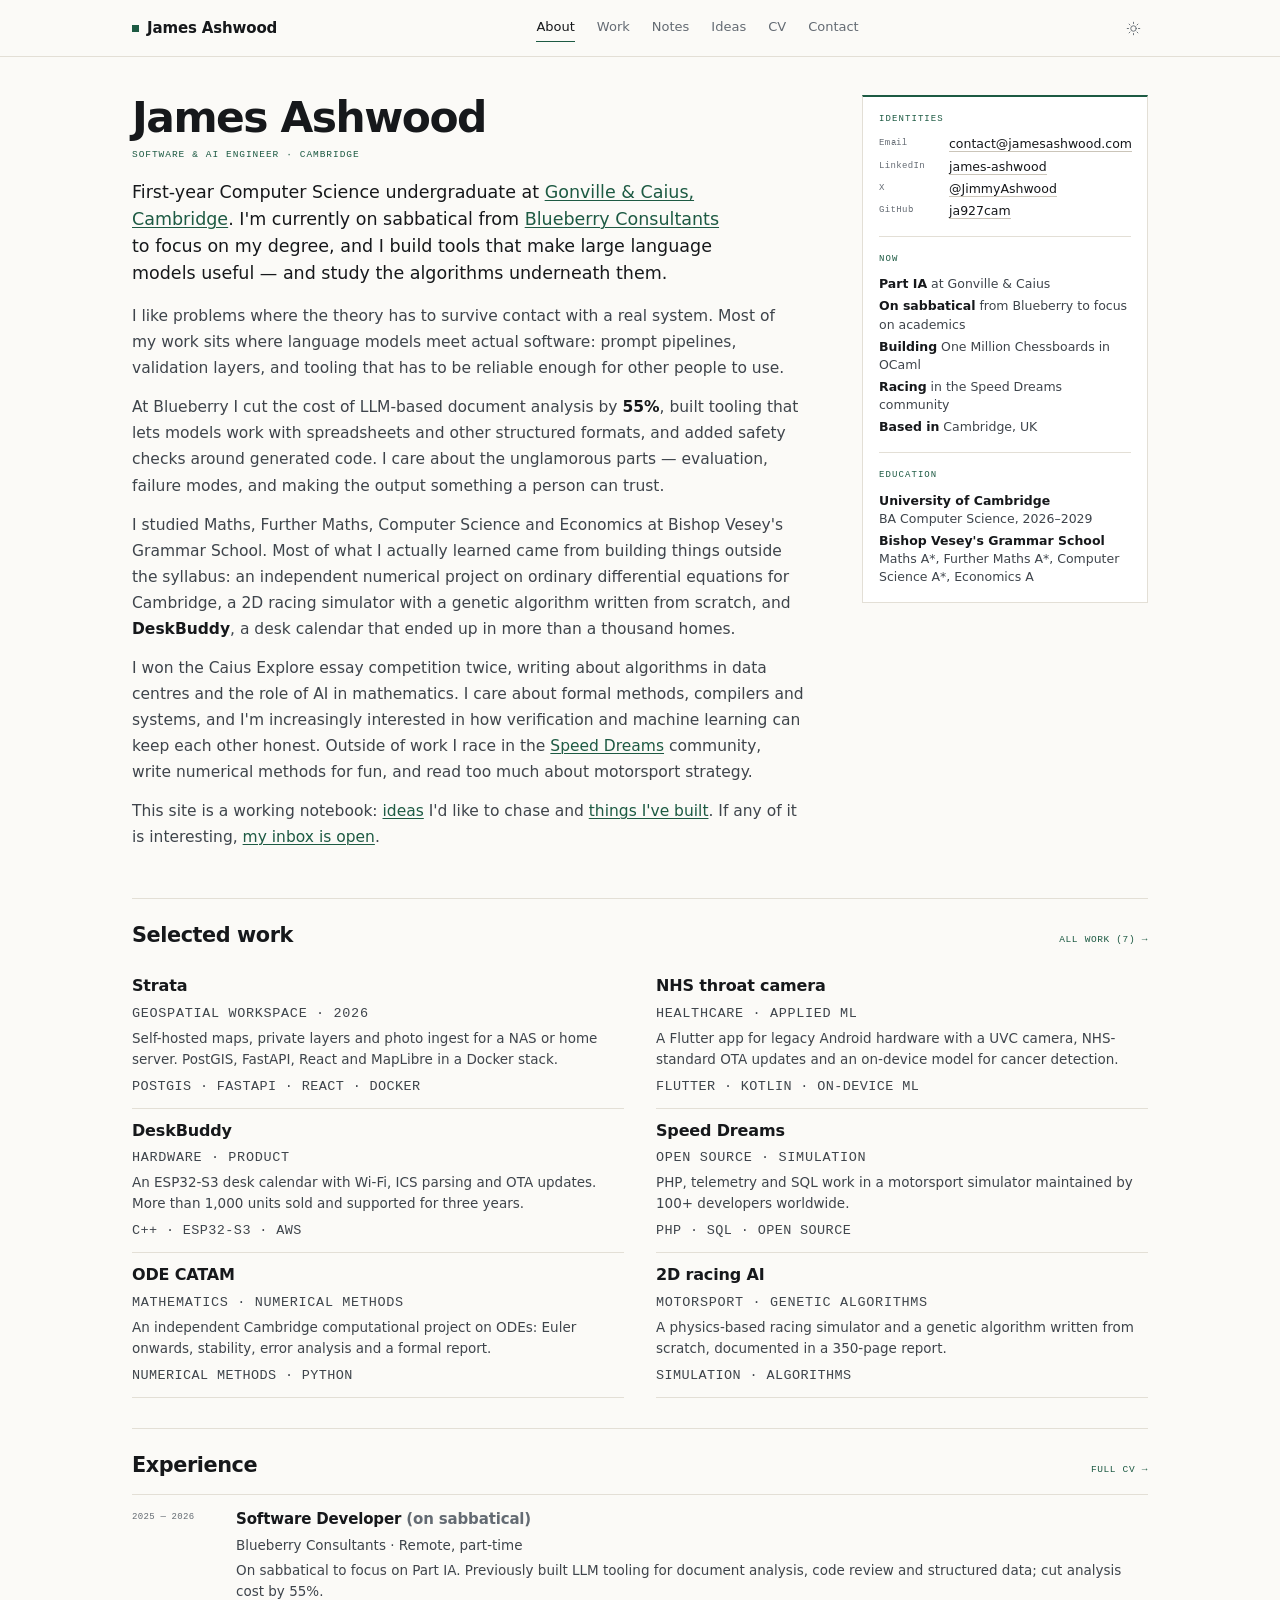
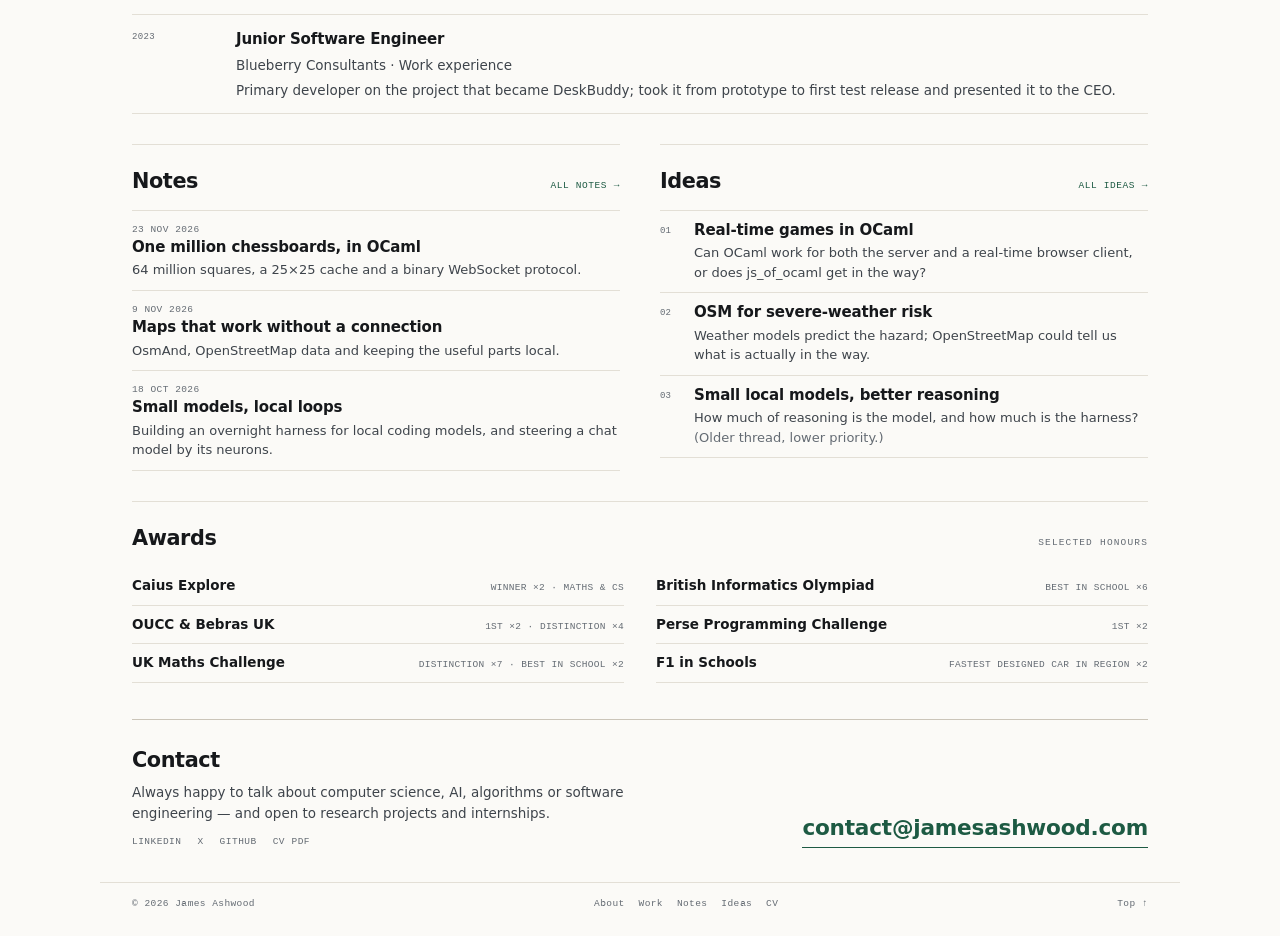
==== index.html @ 4dbbb345 "Replace generic ideas with current research questions" ====
<!doctype html>
<html lang="en-GB">
<head>
<meta charset="utf-8">
<meta name="viewport" content="width=device-width, initial-scale=1">
<title>James Ashwood — Software &amp; AI Engineer</title>
<meta name="description" content="James Ashwood is a software engineer and Computer Science undergraduate at Gonville &amp; Caius, Cambridge, building LLM-powered systems at Blueberry Consultants. Projects, ideas and a full CV.">
<link rel="canonical" href="https://www.jamesashwood.com/">
<meta name="author" content="James Ashwood">
<meta name="theme-color" content="#fbfaf7" media="(prefers-color-scheme: light)">
<meta name="theme-color" content="#101210" media="(prefers-color-scheme: dark)">

<meta property="og:type" content="website">
<meta property="og:url" content="https://www.jamesashwood.com/">
<meta property="og:title" content="James Ashwood — Software &amp; AI Engineer">
<meta property="og:description" content="Software engineer and Computer Science undergraduate at Gonville &amp; Caius, Cambridge. Projects, ideas and a full CV.">
<meta property="og:image" content="https://www.jamesashwood.com/assets/og.png">
<meta property="og:image:width" content="1200">
<meta property="og:image:height" content="630">
<meta property="og:site_name" content="James Ashwood">
<meta name="twitter:card" content="summary_large_image">
<meta name="twitter:title" content="James Ashwood — Software &amp; AI Engineer">
<meta name="twitter:description" content="Software engineer and Computer Science undergraduate at Gonville &amp; Caius, Cambridge.">
<meta name="twitter:image" content="https://www.jamesashwood.com/assets/og.png">

<link rel="icon" href="/assets/favicon.svg?v=7" type="image/svg+xml">
<link rel="apple-touch-icon" href="/assets/favicon.svg?v=7">
<link rel="preload" href="/assets/fonts/newsreader-latin.woff2" as="font" type="font/woff2" crossorigin>
<link rel="stylesheet" href="/assets/styles.css?v=7">
<script>
  (function () {
    try {
      var saved = localStorage.getItem('theme');
      document.documentElement.dataset.theme = saved || (matchMedia('(prefers-color-scheme: dark)').matches ? 'dark' : 'light');
    } catch (e) {}
  })();
</script>

<script type="application/ld+json">
{
  "@context": "https://schema.org",
  "@type": "Person",
  "name": "James Ashwood",
  "url": "https://www.jamesashwood.com/",
  "email": "mailto:contact@jamesashwood.com",
  "jobTitle": "Software Developer",
  "description": "Software engineer and Computer Science undergraduate at Gonville & Caius, Cambridge.",
  "worksFor": { "@type": "Organization", "name": "Blueberry Consultants" },
  "alumniOf": [
    { "@type": "CollegeOrUniversity", "name": "University of Cambridge" },
    { "@type": "EducationalOrganization", "name": "Bishop Vesey's Grammar School" }
  ],
  "knowsAbout": ["Artificial Intelligence", "Large Language Models", "Algorithms", "Software Engineering", "Computational Modelling", "Geospatial systems"],
  "sameAs": [
    "https://www.linkedin.com/in/james-ashwood-80a840262/",
    "https://x.com/JimmyAshwood",
    "https://github.com/ja927cam"
  ]
}
</script>
</head>

<body>
<a class="skip-link" href="#main">Skip to content</a>

<header class="masthead" id="top">
  <div class="shell masthead-inner">
    <a class="wordmark" href="/" aria-label="James Ashwood, home">
      <span class="wordmark-mark" aria-hidden="true"></span>
      <span>James Ashwood</span>
    </a>
    <nav class="nav" id="nav" aria-label="Primary">
      <a class="active" href="/">About</a>
      <a href="/work/">Work</a>
      <a href="/notes/">Notes</a>
      <a href="/ideas/">Ideas</a>
      <a href="/cv/">CV</a>
      <a href="/#contact">Contact</a>
    </nav>
    <div class="masthead-tools">
      <button class="theme-toggle" id="theme-toggle" type="button" aria-label="Switch colour theme">
        <svg class="icon-sun" viewBox="0 0 24 24" aria-hidden="true"><circle cx="12" cy="12" r="4.4"/><path d="M12 2v2M12 20v2M4.93 4.93l1.41 1.41M17.66 17.66l1.41 1.41M2 12h2M20 12h2M4.93 19.07l1.41-1.41M17.66 6.34l1.41-1.41"/></svg>
        <svg class="icon-moon" viewBox="0 0 24 24" aria-hidden="true"><path d="M20 14.5A8.5 8.5 0 0 1 9.5 4a8.5 8.5 0 1 0 10.5 10.5Z"/></svg>
      </button>
      <button class="menu-toggle" id="menu-toggle" type="button" aria-label="Open menu" aria-expanded="false" aria-controls="nav">
        <span></span><span></span>
      </button>
    </div>
  </div>
</header>

<main id="main" class="shell">

  <section class="intro" id="about">
    <div class="intro-main">
      <h1>James Ashwood</h1>
      <p class="role">Software &amp; AI engineer · Cambridge</p>
      <p class="lede">
        First-year Computer Science undergraduate at <a class="inline" href="https://www.cai.cam.ac.uk" target="_blank" rel="noopener">Gonville &amp; Caius, Cambridge</a>.
        I'm currently on sabbatical from <a class="inline" href="https://www.blueberryconsultants.co.uk" target="_blank" rel="noopener">Blueberry Consultants</a>
        to focus on my degree, and I build tools that make large language models useful — and study the algorithms underneath them.
      </p>

      <div class="prose">
        <p>
          I like problems where the theory has to survive contact with a real system. Most of
          my work sits where language models meet actual software: prompt pipelines, validation
          layers, and tooling that has to be reliable enough for other people to use.
        </p>
        <p>
          At Blueberry I cut the cost of LLM-based document analysis by <strong>55%</strong>,
          built tooling that lets models work with spreadsheets and other structured formats,
          and added safety checks around generated code. I care about the unglamorous parts —
          evaluation, failure modes, and making the output something a person can trust.
        </p>
        <p>
          I studied Maths, Further Maths, Computer Science and Economics at Bishop Vesey's
          Grammar School. Most of what I actually learned came from building things outside the
          syllabus: an independent numerical project on ordinary differential equations for
          Cambridge, a 2D racing simulator with a genetic algorithm written from scratch, and
          <strong>DeskBuddy</strong>, a desk calendar that ended up in more than a thousand homes.
        </p>
        <p>
          I won the Caius Explore essay competition twice, writing about algorithms in data
          centres and the role of AI in mathematics. I care about formal methods, compilers and
          systems, and I'm increasingly interested in how verification and machine learning can
          keep each other honest. Outside of work I race in the
          <a class="inline" href="https://www.speed-dreams.net" target="_blank" rel="noopener">Speed Dreams</a>
          community, write numerical methods for fun, and read too much about motorsport strategy.
        </p>
        <p>
          This site is a working notebook: <a class="inline" href="/ideas/">ideas</a> I'd like
          to chase and <a class="inline" href="/work/">things I've built</a>. If any of it is
          interesting, <a class="inline" href="#contact">my inbox is open</a>.
        </p>
      </div>
    </div>

    <aside class="sidebar" aria-label="At a glance">
      <div class="side-block">
        <h2 class="side-head">Identities</h2>
        <dl class="side-list">
          <div><dt>Email</dt><dd><a href="mailto:contact@jamesashwood.com">contact@jamesashwood.com</a></dd></div>
          <div><dt>LinkedIn</dt><dd><a href="https://www.linkedin.com/in/james-ashwood-80a840262/" target="_blank" rel="noopener">james-ashwood</a></dd></div>
          <div><dt>X</dt><dd><a href="https://x.com/JimmyAshwood" target="_blank" rel="noopener">@JimmyAshwood</a></dd></div>
          <div><dt>GitHub</dt><dd><a href="https://github.com/ja927cam" target="_blank" rel="noopener">ja927cam</a></dd></div>
        </dl>
      </div>

      <div class="side-block">
        <h2 class="side-head">Now</h2>
        <ul class="side-now">
          <li><strong>Part IA</strong> at Gonville &amp; Caius</li>
          <li><strong>On sabbatical</strong> from Blueberry to focus on academics</li>
          <li><strong>Building</strong> One Million Chessboards in OCaml</li>
          <li><strong>Racing</strong> in the Speed Dreams community</li>
          <li><strong>Based in</strong> Cambridge, UK</li>
        </ul>
      </div>

      <div class="side-block">
        <h2 class="side-head">Education</h2>
        <ul class="side-now">
          <li><strong>University of Cambridge</strong><br>BA Computer Science, 2026–2029</li>
          <li><strong>Bishop Vesey's Grammar School</strong><br>Maths A*, Further Maths A*, Computer Science A*, Economics A</li>
        </ul>
      </div>

    </aside>
  </section>

  <!-- Work -->
  <section class="block" id="work">
    <div class="block-head">
      <h2>Selected work</h2>
      <a href="/work/">All work (7) →</a>
    </div>
    <div class="work-grid">
      <article class="work">
        <h3><a href="/work/#strata">Strata</a></h3>
        <p class="work-meta">Geospatial workspace · 2026</p>
        <p>Self-hosted maps, private layers and photo ingest for a NAS or home server. PostGIS, FastAPI, React and MapLibre in a Docker stack.</p>
        <p class="work-tags">PostGIS · FastAPI · React · Docker</p>
      </article>

      <article class="work">
        <h3><a href="/work/#nhs">NHS throat camera</a></h3>
        <p class="work-meta">Healthcare · Applied ML</p>
        <p>A Flutter app for legacy Android hardware with a UVC camera, NHS-standard OTA updates and an on-device model for cancer detection.</p>
        <p class="work-tags">Flutter · Kotlin · On-device ML</p>
      </article>

      <article class="work">
        <h3><a href="/work/#deskbuddy">DeskBuddy</a></h3>
        <p class="work-meta">Hardware · Product</p>
        <p>An ESP32-S3 desk calendar with Wi-Fi, ICS parsing and OTA updates. More than 1,000 units sold and supported for three years.</p>
        <p class="work-tags">C++ · ESP32-S3 · AWS</p>
      </article>

      <article class="work">
        <h3><a href="/work/#speed-dreams">Speed Dreams</a></h3>
        <p class="work-meta">Open source · Simulation</p>
        <p>PHP, telemetry and SQL work in a motorsport simulator maintained by 100+ developers worldwide.</p>
        <p class="work-tags">PHP · SQL · Open source</p>
      </article>

      <article class="work">
        <h3><a href="/work/#catam">ODE CATAM</a></h3>
        <p class="work-meta">Mathematics · Numerical methods</p>
        <p>An independent Cambridge computational project on ODEs: Euler onwards, stability, error analysis and a formal report.</p>
        <p class="work-tags">Numerical methods · Python</p>
      </article>

      <article class="work">
        <h3><a href="/work/#racing-ai">2D racing AI</a></h3>
        <p class="work-meta">Motorsport · Genetic algorithms</p>
        <p>A physics-based racing simulator and a genetic algorithm written from scratch, documented in a 350-page report.</p>
        <p class="work-tags">Simulation · Algorithms</p>
      </article>
    </div>
  </section>

  <!-- Experience -->
  <section class="block" id="experience">
    <div class="block-head">
      <h2>Experience</h2>
      <a href="/cv/">Full CV →</a>
    </div>
    <div class="exp-list">
      <article class="exp">
        <span class="exp-date">2025 — 2026</span>
        <div>
          <h3>Software Developer <span class="muted">(on sabbatical)</span></h3>
          <p class="exp-org">Blueberry Consultants · Remote, part-time</p>
          <p>On sabbatical to focus on Part IA. Previously built LLM tooling for document analysis, code review and structured data; cut analysis cost by 55%.</p>
        </div>
      </article>
      <article class="exp">
        <span class="exp-date">2023</span>
        <div>
          <h3>Junior Software Engineer</h3>
          <p class="exp-org">Blueberry Consultants · Work experience</p>
          <p>Primary developer on the project that became DeskBuddy; took it from prototype to first test release and presented it to the CEO.</p>
        </div>
      </article>
    </div>
  </section>

  <div class="split">
    <!-- Notes -->
    <section class="block" id="notes">
      <div class="block-head">
        <h2>Notes</h2>
        <a href="/notes/">All notes →</a>
      </div>
      <div class="note-list">
        <a class="note-item" href="/notes/one-million-chessboards.html">
          <time datetime="2026-11-23">23 Nov 2026</time>
          <h3>One million chessboards, in OCaml</h3>
          <p>64 million squares, a 25×25 cache and a binary WebSocket protocol.</p>
        </a>
        <a class="note-item" href="/notes/offline-maps.html">
          <time datetime="2026-11-09">9 Nov 2026</time>
          <h3>Maps that work without a connection</h3>
          <p>OsmAnd, OpenStreetMap data and keeping the useful parts local.</p>
        </a>
        <a class="note-item" href="/notes/small-models.html">
          <time datetime="2026-10-18">18 Oct 2026</time>
          <h3>Small models, local loops</h3>
          <p>Building an overnight harness for local coding models, and steering a chat model by its neurons.</p>
        </a>
      </div>
    </section>

    <!-- Ideas -->
    <section class="block" id="ideas">
      <div class="block-head">
        <h2>Ideas</h2>
        <a href="/ideas/">All ideas →</a>
      </div>
      <div class="idea-list">
        <article class="idea">
          <span class="idea-num">01</span>
          <div>
            <h3><a href="/ideas/#ocaml-games">Real-time games in OCaml</a></h3>
            <p>Can OCaml work for both the server and a real-time browser client, or does js_of_ocaml get in the way?</p>
          </div>
        </article>
        <article class="idea">
          <span class="idea-num">02</span>
          <div>
            <h3><a href="/ideas/#osm-forecasting">OSM for severe-weather risk</a></h3>
            <p>Weather models predict the hazard; OpenStreetMap could tell us what is actually in the way.</p>
          </div>
        </article>
        <article class="idea">
          <span class="idea-num">03</span>
          <div>
            <h3><a href="/ideas/#local-reasoning">Small local models, better reasoning</a></h3>
            <p>How much of reasoning is the model, and how much is the harness? <span class="muted">(Older thread, lower priority.)</span></p>
          </div>
        </article>
      </div>
  </section>
  </div>

  <!-- Awards -->
  <section class="block" id="awards">
    <div class="block-head">
      <h2>Awards</h2>
      <span class="mono-label">Selected honours</span>
    </div>
    <ul class="awards">
      <li><span class="award-name">Caius Explore</span><span class="award-detail">Winner ×2 · Maths &amp; CS</span></li>
      <li><span class="award-name">British Informatics Olympiad</span><span class="award-detail">Best in School ×6</span></li>
      <li><span class="award-name">OUCC &amp; Bebras UK</span><span class="award-detail">1st ×2 · Distinction ×4</span></li>
      <li><span class="award-name">Perse Programming Challenge</span><span class="award-detail">1st ×2</span></li>
      <li><span class="award-name">UK Maths Challenge</span><span class="award-detail">Distinction ×7 · Best in School ×2</span></li>
      <li><span class="award-name">F1 in Schools</span><span class="award-detail">Fastest Designed Car in Region ×2</span></li>
    </ul>
  </section>

  <!-- Contact -->
  <section class="contact" id="contact">
    <div>
      <h2>Contact</h2>
      <p>
        Always happy to talk about computer science, AI, algorithms or software engineering —
        and open to research projects and internships.
      </p>
      <div class="contact-links">
        <a href="https://www.linkedin.com/in/james-ashwood-80a840262/" target="_blank" rel="noopener">LinkedIn</a>
        <a href="https://x.com/JimmyAshwood" target="_blank" rel="noopener">X</a>
        <a href="https://github.com/ja927cam" target="_blank" rel="noopener">GitHub</a>
            <a href="/cv/james-ashwood-cv.pdf" target="_blank" rel="noopener">CV PDF</a>
      </div>
    </div>
    <div>
      <a class="contact-email" href="mailto:contact@jamesashwood.com">contact@jamesashwood.com</a>
    </div>
  </section>
</main>

<footer class="site-footer shell">
  <p>© <span id="year">2026</span> James Ashwood</p>
  <nav class="footer-links" aria-label="Footer">
    <a href="/">About</a>
    <a href="/work/">Work</a>
    <a href="/notes/">Notes</a>
    <a href="/ideas/">Ideas</a>
    <a href="/cv/">CV</a>
  </nav>
  <a href="#top" class="to-top">Top <span aria-hidden="true">↑</span></a>
</footer>

<script src="/assets/main.js?v=7" defer></script>
</body>
</html>
---- assets/styles.css ----
/* ==========================================================================
   jamesashwood.com — working site
   UI: system sans + IBM Plex Mono; essays: Newsreader
   ========================================================================== */

@font-face {
  font-family: "Newsreader";
  src: url("fonts/newsreader-latin.woff2") format("woff2");
  font-weight: 200 800;
  font-style: normal;
  font-display: swap;
}
@font-face {
  font-family: "Newsreader";
  src: url("fonts/newsreader-italic-latin.woff2") format("woff2");
  font-weight: 200 800;
  font-style: italic;
  font-display: swap;
}
@font-face {
  font-family: "IBM Plex Mono";
  src: url("fonts/plex-mono-400.woff2") format("woff2");
  font-weight: 400;
  font-style: normal;
  font-display: swap;
}
@font-face {
  font-family: "IBM Plex Mono";
  src: url("fonts/plex-mono-500.woff2") format("woff2");
  font-weight: 500;
  font-style: normal;
  font-display: swap;
}

:root {
  --bg: #fbfaf7;
  --surface: #ffffff;
  --surface-2: #f3f0e9;
  --ink: #16181b;
  --ink-soft: #3e444b;
  --muted: #646b73;
  --rule: #e3dfd6;
  --rule-strong: #cbc5b9;
  --accent: #1d5a43;
  --accent-hover: #143f2f;
  --accent-soft: #edf4ef;
  --on-accent: #ffffff;
  --sans: "Adwaita Sans", "Inter", system-ui, -apple-system, BlinkMacSystemFont, "Segoe UI", sans-serif;
  --serif: "Newsreader", "Iowan Old Style", "Palatino Linotype", Palatino, "Book Antiqua", Georgia, serif;
  --mono: "IBM Plex Mono", "SFMono-Regular", ui-monospace, "Cascadia Code", Menlo, Consolas, monospace;
  --shell: 1080px;
  --gutter: clamp(18px, 4vw, 32px);
}

html[data-theme="dark"] {
  --bg: #101210;
  --surface: #161915;
  --surface-2: #1c1f1a;
  --ink: #e9e6dd;
  --ink-soft: #c3c1b7;
  --muted: #999d92;
  --rule: #2a2e27;
  --rule-strong: #3e4339;
  --accent: #8fc3a4;
  --accent-hover: #b1d8bf;
  --accent-soft: #1a291f;
  --on-accent: #101210;
}

*, *::before, *::after { box-sizing: border-box; }

html {
  scroll-behavior: smooth;
  scroll-padding-top: 76px;
  -webkit-text-size-adjust: 100%;
}

body {
  margin: 0;
  background: var(--bg);
  color: var(--ink);
  font-family: var(--sans);
  font-size: 16px;
  line-height: 1.6;
  -webkit-font-smoothing: antialiased;
  text-rendering: optimizeLegibility;
}

::selection { background: var(--accent); color: var(--on-accent); }

h1, h2, h3, h4, p, ul, ol, dl, dd, blockquote, figure { margin: 0; }
ul, ol { padding: 0; list-style: none; }
a { color: inherit; }
img, svg { display: block; max-width: 100%; }
em { font-style: italic; }

:focus-visible {
  outline: 2px solid var(--accent);
  outline-offset: 3px;
  border-radius: 2px;
}

.shell {
  width: 100%;
  max-width: var(--shell);
  margin-inline: auto;
  padding-inline: var(--gutter);
}

.mono-label {
  display: block;
  font-family: var(--mono);
  font-size: 9.5px;
  font-weight: 500;
  letter-spacing: 0.12em;
  text-transform: uppercase;
  color: var(--muted);
}

.muted { color: var(--muted); }
.period { color: var(--accent); }

.skip-link {
  position: fixed;
  top: -80px;
  left: 16px;
  z-index: 300;
  padding: 8px 14px;
  background: var(--ink);
  color: var(--bg);
  border-radius: 3px;
  font-family: var(--mono);
  font-size: 11px;
  text-decoration: none;
  transition: top 0.2s ease;
}
.skip-link:focus { top: 10px; }

/* Links ----------------------------------------------------------------- */

.prose a,
a.inline {
  color: var(--accent);
  text-decoration: underline;
  text-decoration-thickness: 1px;
  text-underline-offset: 2px;
  transition: color 0.15s ease;
}
.prose a:hover,
a.inline:hover { color: var(--accent-hover); }

/* Masthead -------------------------------------------------------------- */

.masthead {
  position: sticky;
  top: 0;
  z-index: 100;
  background: color-mix(in srgb, var(--bg) 94%, transparent);
  -webkit-backdrop-filter: blur(10px);
  backdrop-filter: blur(10px);
  border-bottom: 1px solid var(--rule);
}

.masthead-inner {
  display: flex;
  align-items: center;
  justify-content: space-between;
  gap: 24px;
  height: 56px;
}

.wordmark {
  display: inline-flex;
  align-items: center;
  gap: 8px;
  font-size: 15px;
  font-weight: 650;
  letter-spacing: -0.01em;
  text-decoration: none;
  white-space: nowrap;
}

.wordmark-mark {
  width: 7px;
  height: 7px;
  background: var(--accent);
  flex: none;
}

.nav {
  display: flex;
  align-items: center;
  gap: 22px;
}

.nav a {
  padding: 3px 0;
  font-size: 13px;
  text-decoration: none;
  color: var(--muted);
  border-bottom: 1px solid transparent;
  transition: color 0.15s ease, border-color 0.15s ease;
}
.nav a:hover { color: var(--ink); }
.nav a.active {
  color: var(--ink);
  border-bottom-color: var(--accent);
}

.masthead-tools {
  display: flex;
  align-items: center;
  gap: 6px;
}

.theme-toggle,
.menu-toggle {
  display: grid;
  place-items: center;
  width: 30px;
  height: 30px;
  padding: 0;
  border: 1px solid transparent;
  border-radius: 3px;
  background: transparent;
  color: var(--muted);
  cursor: pointer;
  transition: color 0.15s ease, border-color 0.15s ease;
}
.theme-toggle:hover,
.menu-toggle:hover { color: var(--ink); border-color: var(--rule); }

.theme-toggle svg {
  width: 15px;
  height: 15px;
  fill: none;
  stroke: currentColor;
  stroke-width: 1.5;
  stroke-linecap: round;
  stroke-linejoin: round;
}

html[data-theme="dark"] .icon-sun,
html[data-theme="light"] .icon-moon { display: none; }

.menu-toggle { display: none; }
.menu-toggle span {
  width: 14px;
  height: 1px;
  background: currentColor;
  transition: transform 0.2s ease;
}
.menu-toggle span + span { margin-top: 4px; }
.menu-toggle[aria-expanded="true"] span:first-child { transform: translateY(2.5px) rotate(45deg); }
.menu-toggle[aria-expanded="true"] span:last-child { transform: translateY(-2.5px) rotate(-45deg); }

/* Intro ----------------------------------------------------------------- */

.intro {
  display: grid;
  grid-template-columns: minmax(0, 1fr) 286px;
  gap: clamp(32px, 5vw, 52px);
  padding-top: 38px;
  padding-bottom: 18px;
}

.intro-main h1 {
  font-size: clamp(2rem, 4vw, 2.65rem);
  font-weight: 650;
  line-height: 1.1;
  letter-spacing: -0.035em;
}

.role {
  margin-top: 4px;
  font-family: var(--mono);
  font-size: 9.5px;
  letter-spacing: 0.1em;
  text-transform: uppercase;
  color: var(--accent);
}

.lede {
  max-width: 38rem;
  margin-top: 18px;
  font-size: 17.5px;
  line-height: 1.55;
  color: var(--ink);
}

.prose { max-width: 42rem; margin-top: 16px; }

.prose p {
  margin-top: 13px;
  font-size: 15.5px;
  line-height: 1.68;
  color: var(--ink-soft);
}

.prose p:first-child { margin-top: 0; }
.prose strong { color: var(--ink); font-weight: 650; }

.intro-note {
  margin-top: 16px;
  padding-top: 12px;
  border-top: 1px solid var(--rule);
  font-family: var(--mono);
  font-size: 9.5px;
  letter-spacing: 0.04em;
  color: var(--muted);
}

/* Sidebar --------------------------------------------------------------- */

.sidebar {
  align-self: start;
  position: sticky;
  top: 72px;
  padding: 0 16px;
  border: 1px solid var(--rule);
  border-top: 2px solid var(--accent);
  background: var(--surface);
  font-size: 12.5px;
}

.side-block {
  padding: 14px 0;
  border-bottom: 1px solid var(--rule);
}
.side-block:last-child { border-bottom: 0; }

.side-head {
  margin-bottom: 8px;
  font-family: var(--mono);
  font-size: 9px;
  font-weight: 500;
  letter-spacing: 0.12em;
  text-transform: uppercase;
  color: var(--accent);
}

.side-list > div {
  display: grid;
  grid-template-columns: 62px minmax(0, 1fr);
  gap: 8px;
  padding: 2px 0;
}
.side-list dt {
  font-family: var(--mono);
  font-size: 9px;
  letter-spacing: 0.04em;
  color: var(--muted);
}
.side-list dd { line-height: 1.45; }
.side-list a,
.side-links a {
  color: var(--ink);
  text-decoration: none;
  border-bottom: 1px solid var(--rule-strong);
  transition: color 0.15s ease, border-color 0.15s ease;
}
.side-list a:hover,
.side-links a:hover { color: var(--accent); border-color: var(--accent); }

.side-now li {
  padding: 2px 0;
  line-height: 1.45;
  color: var(--ink-soft);
}
.side-now strong { color: var(--ink); font-weight: 600; }

.side-links li { padding: 2px 0; line-height: 1.45; }

.side-block p { line-height: 1.45; color: var(--ink-soft); }

/* Blocks ---------------------------------------------------------------- */

.block {
  margin-top: 30px;
  padding-top: 20px;
  border-top: 1px solid var(--rule);
}

.block-head {
  display: flex;
  align-items: baseline;
  justify-content: space-between;
  gap: 20px;
  margin-bottom: 12px;
}

.block-head h2 {
  font-size: 1.3rem;
  font-weight: 650;
  letter-spacing: -0.02em;
}

.block-head a {
  font-family: var(--mono);
  font-size: 9.5px;
  letter-spacing: 0.06em;
  text-transform: uppercase;
  text-decoration: none;
  color: var(--accent);
  white-space: nowrap;
  border-bottom: 1px solid transparent;
  transition: border-color 0.15s ease;
}
.block-head a:hover { border-color: var(--accent); }

/* Work ------------------------------------------------------------------ */

.work-grid {
  display: grid;
  grid-template-columns: 1fr 1fr;
  gap: 0 32px;
}

.work {
  padding: 12px 0;
  border-bottom: 1px solid var(--rule);
}

.work h3 {
  font-size: 16px;
  font-weight: 650;
  line-height: 1.3;
  letter-spacing: -0.01em;
}
.work h3 a {
  text-decoration: none;
  color: var(--ink);
  transition: color 0.15s ease;
}
.work h3 a:hover { color: var(--accent); }

.work-meta {
  margin-top: 2px;
  font-family: var(--mono);
  font-size: 9.5px;
  letter-spacing: 0.05em;
  text-transform: uppercase;
  color: var(--muted);
}

.work p {
  margin-top: 5px;
  font-size: 13.5px;
  line-height: 1.55;
  color: var(--ink-soft);
}

.work-tags {
  margin-top: 6px;
  font-family: var(--mono);
  font-size: 9.5px;
  letter-spacing: 0.03em;
  text-transform: uppercase;
  color: var(--muted);
}

/* Experience ------------------------------------------------------------ */

.exp-list { border-top: 1px solid var(--rule); }

.exp {
  display: grid;
  grid-template-columns: 86px minmax(0, 1fr);
  gap: 18px;
  padding: 12px 0;
  border-bottom: 1px solid var(--rule);
}

.exp-date {
  padding-top: 2px;
  font-family: var(--mono);
  font-size: 9px;
  letter-spacing: 0.04em;
  color: var(--muted);
}

.exp h3 {
  font-size: 15px;
  font-weight: 650;
  letter-spacing: -0.01em;
}

.exp-org {
  margin-top: 1px;
  font-size: 12.5px;
  color: var(--accent);
}

.exp p {
  margin-top: 4px;
  font-size: 13.5px;
  line-height: 1.55;
  color: var(--ink-soft);
}

/* Split (notes + ideas) ------------------------------------------------- */

.split {
  display: grid;
  grid-template-columns: 1fr 1fr;
  gap: 40px;
}
.split .block { margin-top: 30px; }

.note-list { border-top: 1px solid var(--rule); }

.note-item {
  display: block;
  padding: 10px 0;
  border-bottom: 1px solid var(--rule);
  text-decoration: none;
}

.note-item time {
  display: block;
  font-family: var(--mono);
  font-size: 9.5px;
  letter-spacing: 0.04em;
  text-transform: uppercase;
  color: var(--muted);
}

.note-item h3 {
  margin-top: 2px;
  font-size: 15px;
  font-weight: 650;
  line-height: 1.3;
  letter-spacing: -0.01em;
  transition: color 0.15s ease;
}

.note-item p {
  max-width: 42rem;
  margin-top: 3px;
  font-size: 13px;
  line-height: 1.5;
  color: var(--ink-soft);
}

.note-item:hover h3 { color: var(--accent); }

.note-len {
  display: none;
}

/* Ideas ----------------------------------------------------------------- */

.idea-list { border-top: 1px solid var(--rule); }

.idea {
  display: grid;
  grid-template-columns: 24px minmax(0, 1fr) 92px;
  gap: 10px;
  padding: 10px 0;
  border-bottom: 1px solid var(--rule);
}

.idea-num {
  padding-top: 2px;
  font-family: var(--mono);
  font-size: 9px;
  color: var(--muted);
}

.idea h3 {
  font-size: 15px;
  font-weight: 650;
  line-height: 1.3;
  letter-spacing: -0.01em;
}

.idea h3 a {
  text-decoration: none;
  color: var(--ink);
  transition: color 0.15s ease;
}
.idea h3 a:hover { color: var(--accent); }

.idea p {
  max-width: 42rem;
  margin-top: 3px;
  font-size: 13px;
  line-height: 1.5;
  color: var(--ink-soft);
}

.idea-tags {
  display: flex;
  flex-wrap: wrap;
  margin-top: 5px;
  font-family: var(--mono);
  font-size: 9.5px;
  letter-spacing: 0.03em;
  text-transform: uppercase;
  color: var(--muted);
}
.idea-tags li + li::before {
  content: "·";
  margin: 0 6px;
  color: var(--rule-strong);
}

.idea-status {
  padding-top: 2px;
  font-family: var(--mono);
  font-size: 9px;
  letter-spacing: 0.05em;
  text-transform: uppercase;
  color: var(--muted);
  text-align: right;
}

.split .idea { grid-template-columns: 24px minmax(0, 1fr); }
.split .idea-status { display: none; }

/* Awards ---------------------------------------------------------------- */

.awards {
  display: grid;
  grid-template-columns: 1fr 1fr;
  gap: 0 32px;
}

.awards li {
  display: flex;
  align-items: baseline;
  justify-content: space-between;
  gap: 16px;
  padding: 8px 0;
  border-bottom: 1px solid var(--rule);
}

.award-name { font-size: 13.5px; font-weight: 550; }

.award-detail {
  font-family: var(--mono);
  font-size: 9.5px;
  letter-spacing: 0.03em;
  text-transform: uppercase;
  color: var(--muted);
  text-align: right;
}

/* Contact --------------------------------------------------------------- */

.contact {
  display: grid;
  grid-template-columns: minmax(0, 1fr) auto;
  align-items: end;
  gap: 24px;
  margin-top: 36px;
  padding: 24px 0 34px;
  border-top: 1px solid var(--rule-strong);
}

.contact h2 {
  font-size: 1.3rem;
  font-weight: 650;
  letter-spacing: -0.02em;
}

.contact p {
  max-width: 32rem;
  margin-top: 5px;
  font-size: 13.5px;
  line-height: 1.55;
  color: var(--ink-soft);
}

.contact-email {
  display: inline-block;
  font-size: clamp(1.05rem, 2vw, 1.35rem);
  font-weight: 600;
  letter-spacing: -0.01em;
  color: var(--accent);
  text-decoration: none;
  border-bottom: 1px solid var(--accent);
  padding-bottom: 2px;
}
.contact-email:hover { color: var(--accent-hover); }

.contact-links {
  display: flex;
  flex-wrap: wrap;
  gap: 6px 16px;
  margin-top: 9px;
  font-family: var(--mono);
  font-size: 9.5px;
  letter-spacing: 0.05em;
  text-transform: uppercase;
}

.contact-links a {
  color: var(--muted);
  text-decoration: none;
  transition: color 0.15s ease;
}
.contact-links a:hover { color: var(--accent); }

/* Footer ---------------------------------------------------------------- */

.site-footer {
  display: flex;
  flex-wrap: wrap;
  align-items: baseline;
  justify-content: space-between;
  gap: 6px 24px;
  padding-top: 12px;
  padding-bottom: 26px;
  border-top: 1px solid var(--rule);
  font-family: var(--mono);
  font-size: 9.5px;
  letter-spacing: 0.04em;
  color: var(--muted);
}

.footer-links { display: flex; flex-wrap: wrap; gap: 6px 14px; }
.footer-links a {
  color: var(--muted);
  text-decoration: none;
  transition: color 0.15s ease;
}
.footer-links a:hover { color: var(--accent); }

.to-top { text-decoration: none; color: var(--muted); }
.to-top:hover { color: var(--accent); }

/* Page heads (work, notes, ideas, CV) ----------------------------------- */

.page-head {
  padding-top: 38px;
  padding-bottom: 22px;
  border-bottom: 1px solid var(--rule-strong);
}

.page-head h1 {
  font-size: clamp(1.9rem, 4vw, 2.5rem);
  font-weight: 650;
  line-height: 1.1;
  letter-spacing: -0.035em;
}

.page-intro {
  max-width: 38rem;
  margin-top: 10px;
  font-size: 15px;
  line-height: 1.6;
  color: var(--ink-soft);
}

.page-meta {
  display: flex;
  flex-wrap: wrap;
  align-items: baseline;
  justify-content: space-between;
  gap: 8px 20px;
  margin-top: 14px;
  font-family: var(--mono);
  font-size: 9px;
  letter-spacing: 0.04em;
  text-transform: uppercase;
  color: var(--muted);
}

.page-meta a {
  color: var(--accent);
  text-decoration: none;
  border-bottom: 1px solid transparent;
}
.page-meta a:hover { border-color: var(--accent); }

.page-section { padding-bottom: 38px; }

.page-kicker {
  font-family: var(--mono);
  font-size: 9px;
  letter-spacing: 0.1em;
  text-transform: uppercase;
  color: var(--accent);
}

/* Work page ------------------------------------------------------------- */

.featured {
  margin-top: 22px;
  padding: 18px;
  border: 1px solid var(--rule);
  border-left: 2px solid var(--accent);
  background: var(--surface);
}

.featured h2 {
  font-size: 1.25rem;
  font-weight: 650;
  letter-spacing: -0.02em;
}

.featured-meta {
  margin-top: 3px;
  font-family: var(--mono);
  font-size: 9.5px;
  letter-spacing: 0.05em;
  text-transform: uppercase;
  color: var(--muted);
}

.featured p {
  max-width: 44rem;
  margin-top: 8px;
  font-size: 14px;
  line-height: 1.6;
  color: var(--ink-soft);
}

.featured-tags {
  display: flex;
  flex-wrap: wrap;
  gap: 4px 12px;
  margin-top: 10px;
  font-family: var(--mono);
  font-size: 9.5px;
  letter-spacing: 0.04em;
  text-transform: uppercase;
  color: var(--muted);
}
.featured-tags li::before { content: "· "; color: var(--rule-strong); }
.featured-tags li:first-child::before { content: ""; }

.featured-links {
  display: flex;
  gap: 16px;
  margin-top: 12px;
  font-family: var(--mono);
  font-size: 9px;
  letter-spacing: 0.05em;
  text-transform: uppercase;
}
.featured-links a {
  color: var(--accent);
  text-decoration: none;
  border-bottom: 1px solid transparent;
}
.featured-links a:hover { border-color: var(--accent); }

.work-detail {
  display: grid;
  grid-template-columns: 220px minmax(0, 1fr);
  gap: 24px;
  padding: 14px 0;
  border-bottom: 1px solid var(--rule);
}

.work-detail h3 {
  font-size: 15px;
  font-weight: 650;
  line-height: 1.3;
  letter-spacing: -0.01em;
}

.work-detail .work-meta { margin-top: 3px; }

.work-detail p {
  max-width: 44rem;
  margin-top: 0;
  font-size: 13.5px;
  line-height: 1.6;
  color: var(--ink-soft);
}

.work-detail .work-tags { margin-top: 6px; }

/* CV page --------------------------------------------------------------- */

.cv-page {
  width: min(100%, 820px);
  margin-inline: auto;
  padding: 36px var(--gutter) 48px;
}

.cv-page h1 {
  font-size: 2.1rem;
  font-weight: 650;
  letter-spacing: -0.035em;
}

.cv-top {
  display: flex;
  flex-wrap: wrap;
  align-items: baseline;
  justify-content: space-between;
  gap: 12px 24px;
  padding-bottom: 16px;
  border-bottom: 1px solid var(--rule-strong);
}

.cv-download {
  font-family: var(--mono);
  font-size: 9.5px;
  letter-spacing: 0.05em;
  text-transform: uppercase;
  text-decoration: none;
  color: var(--accent);
  border: 1px solid var(--rule-strong);
  padding: 6px 10px;
  transition: border-color 0.15s ease, background 0.15s ease;
}
.cv-download:hover { border-color: var(--accent); background: var(--accent-soft); }

.cv-section {
  margin-top: 22px;
  padding-top: 10px;
  border-top: 1px solid var(--rule);
}

.cv-section h2 {
  font-family: var(--mono);
  font-size: 9px;
  font-weight: 500;
  letter-spacing: 0.12em;
  text-transform: uppercase;
  color: var(--accent);
}

.cv-section > p,
.cv-section > .cv-note {
  margin-top: 7px;
  font-size: 13.5px;
  line-height: 1.65;
  color: var(--ink-soft);
}

.cv-role {
  display: grid;
  grid-template-columns: 130px minmax(0, 1fr);
  gap: 18px;
  padding: 9px 0;
  border-bottom: 1px solid var(--rule);
}
.cv-role:last-child { border-bottom: 0; }

.cv-when {
  padding-top: 1px;
  font-family: var(--mono);
  font-size: 9px;
  letter-spacing: 0.03em;
  color: var(--muted);
}

.cv-role h3 {
  font-size: 14.5px;
  font-weight: 650;
  letter-spacing: -0.01em;
}

.cv-org {
  margin-top: 1px;
  font-size: 12.5px;
  color: var(--accent);
}

.cv-role ul {
  margin-top: 5px;
  display: grid;
  gap: 3px;
}

.cv-role li {
  position: relative;
  padding-left: 12px;
  font-size: 13px;
  line-height: 1.5;
  color: var(--ink-soft);
}
.cv-role li::before {
  content: "–";
  position: absolute;
  left: 0;
  color: var(--rule-strong);
}

.cv-skills > div {
  display: grid;
  grid-template-columns: 130px minmax(0, 1fr);
  gap: 18px;
  padding: 5px 0;
  border-bottom: 1px solid var(--rule);
  font-size: 13px;
}
.cv-skills > div:last-child { border-bottom: 0; }
.cv-skills dt {
  font-family: var(--mono);
  font-size: 9px;
  letter-spacing: 0.03em;
  color: var(--muted);
  padding-top: 2px;
}
.cv-skills dd { color: var(--ink-soft); line-height: 1.55; }

/* Article --------------------------------------------------------------- */

.post {
  width: min(100%, 760px);
  margin-inline: auto;
  padding: 38px var(--gutter) 52px;
}

.back-link {
  display: inline-flex;
  align-items: baseline;
  gap: 6px;
  margin-bottom: 28px;
  font-family: var(--mono);
  font-size: 9px;
  letter-spacing: 0.05em;
  text-transform: uppercase;
  text-decoration: none;
  color: var(--muted);
  transition: color 0.15s ease;
}
.back-link:hover { color: var(--accent); }

.post-head {
  padding-bottom: 20px;
  margin-bottom: 24px;
  border-bottom: 1px solid var(--rule-strong);
}

.post-head h1 {
  margin-top: 10px;
  font-family: var(--serif);
  font-size: clamp(2rem, 4.6vw, 3.1rem);
  font-weight: 450;
  line-height: 1.06;
  letter-spacing: -0.035em;
}

.post-dek {
  max-width: 34rem;
  margin-top: 10px;
  font-family: var(--serif);
  font-size: 18px;
  font-style: italic;
  line-height: 1.45;
  color: var(--ink-soft);
}

.post-meta {
  display: flex;
  flex-wrap: wrap;
  gap: 6px 18px;
  margin-top: 14px;
  font-family: var(--mono);
  font-size: 9.5px;
  letter-spacing: 0.05em;
  text-transform: uppercase;
  color: var(--muted);
}

.post-body {
  font-family: var(--serif);
  font-size: 18px;
  line-height: 1.75;
  color: var(--ink-soft);
}

.post-body > p + p { margin-top: 18px; }
.post-body > p + h2 { margin-top: 32px; }
.post-body > p + h3 { margin-top: 26px; }

.post-body h2 {
  margin-bottom: 8px;
  font-family: var(--sans);
  font-size: 1.35rem;
  font-weight: 650;
  line-height: 1.25;
  letter-spacing: -0.02em;
  color: var(--ink);
}

.post-body h3 {
  margin-top: 22px;
  margin-bottom: 6px;
  font-family: var(--sans);
  font-size: 1.05rem;
  font-weight: 650;
  line-height: 1.3;
  color: var(--ink);
}

.post-body ul,
.post-body ol {
  display: grid;
  gap: 7px;
  margin: 16px 0;
  padding-left: 1.2em;
}
.post-body ul { list-style: disc; }
.post-body ol { list-style: decimal; }
.post-body li { padding-left: 2px; }
.post-body li::marker { color: var(--accent); }

.post-body a {
  color: var(--accent);
  text-decoration: underline;
  text-decoration-thickness: 1px;
  text-underline-offset: 2px;
}
.post-body a:hover { color: var(--accent-hover); }

.post-body strong { color: var(--ink); font-weight: 600; }

.post-body blockquote {
  margin: 24px 0;
  padding-left: 18px;
  border-left: 2px solid var(--accent);
  font-size: 19px;
  font-style: italic;
  line-height: 1.5;
  color: var(--ink);
}

.post-body code {
  padding: 1px 4px;
  border: 1px solid var(--rule);
  background: var(--surface-2);
  font-family: var(--mono);
  font-size: 0.78em;
}

.post-body pre {
  margin: 20px 0;
  padding: 14px 16px;
  border: 1px solid var(--rule);
  background: var(--surface-2);
  overflow-x: auto;
  font-size: 12.5px;
  line-height: 1.55;
}
.post-body pre code { padding: 0; border: 0; background: none; }

.post-body hr { margin: 28px 0; border: 0; border-top: 1px solid var(--rule); }

.post-foot {
  display: flex;
  flex-wrap: wrap;
  align-items: baseline;
  justify-content: space-between;
  gap: 10px 20px;
  margin-top: 34px;
  padding-top: 14px;
  border-top: 1px solid var(--rule);
  font-family: var(--mono);
  font-size: 9.5px;
  letter-spacing: 0.04em;
  text-transform: uppercase;
  color: var(--muted);
}

.post-foot a {
  color: var(--accent);
  text-decoration: none;
  border-bottom: 1px solid transparent;
}
.post-foot a:hover { border-color: var(--accent); }

/* Responsive ------------------------------------------------------------ */

@media (max-width: 940px) {
  .intro { grid-template-columns: 1fr; }
  .sidebar {
    position: static;
    display: grid;
    grid-template-columns: 1fr 1fr;
    gap: 0 22px;
    padding: 0 16px;
  }
  .side-block { border-bottom: 1px solid var(--rule); }
  .side-block:nth-last-child(-n+2) { border-bottom: 0; }
}

@media (max-width: 820px) {
  .menu-toggle { display: grid; }

  .nav {
    position: absolute;
    top: 56px;
    left: var(--gutter);
    right: var(--gutter);
    display: none;
    flex-direction: column;
    align-items: stretch;
    gap: 0;
    padding: 4px 14px;
    background: var(--surface);
    border: 1px solid var(--rule);
    box-shadow: 0 12px 24px rgba(0, 0, 0, 0.08);
  }
  .nav[data-open="true"] { display: flex; }
  .nav a {
    padding: 10px 0;
    font-size: 13px;
    border-bottom: 1px solid var(--rule);
    border-left: 0;
  }
  .nav a:last-child { border-bottom: 1px solid var(--rule); }
  .nav a.active { border-bottom-color: var(--rule); color: var(--accent); }

  .work-grid { grid-template-columns: 1fr; }
  .split { grid-template-columns: 1fr; gap: 0; }
  .awards { grid-template-columns: 1fr; }
  .contact { grid-template-columns: 1fr; align-items: start; }
  .work-detail { grid-template-columns: 1fr; gap: 6px; }
}

@media (max-width: 600px) {
  body { font-size: 15.5px; }
  .idea { grid-template-columns: 24px minmax(0, 1fr); }
  .idea-status { grid-column: 2; padding-top: 0; text-align: left; }
  .intro { padding-top: 26px; }
  .lede { font-size: 16.5px; }
  .sidebar { grid-template-columns: 1fr; }
  .side-block:nth-last-child(-n+2) { border-bottom: 1px solid var(--rule); }
  .side-block:last-child { border-bottom: 0; }
  .exp { grid-template-columns: 1fr; gap: 4px; }
  .cv-role { grid-template-columns: 1fr; gap: 3px; }
  .cv-skills > div { grid-template-columns: 1fr; gap: 2px; }
  .cv-when { padding-top: 0; }
  .post-body { font-size: 17px; }
  .post-body h2 { font-size: 1.2rem; }
  .awards li { flex-direction: column; gap: 1px; }
  .award-detail { text-align: left; }
  .site-footer { flex-direction: column; align-items: flex-start; }
}

/* Motion ---------------------------------------------------------------- */

@media (prefers-reduced-motion: reduce) {
  html { scroll-behavior: auto; }
  *, *::before, *::after {
    animation-duration: 0.01ms !important;
    animation-iteration-count: 1 !important;
    transition-duration: 0.01ms !important;
  }
}

/* Print ----------------------------------------------------------------- */

@media print {
  .masthead, .sidebar, .contact-links, .site-footer, .to-top, .back-link { display: none; }
  body { background: #fff; color: #000; }
  .intro { grid-template-columns: 1fr; }
  .block { break-inside: avoid; }
}

/* Shared kicker + CV contact line */
.kicker {
  display: flex;
  align-items: center;
  gap: 7px;
  font-family: var(--mono);
  font-size: 9px;
  letter-spacing: 0.09em;
  text-transform: uppercase;
  color: var(--accent);
}
.kicker-dot {
  width: 5px;
  height: 5px;
  border-radius: 50%;
  background: var(--accent);
  flex: none;
}
.kicker-sep { color: var(--rule-strong); }

.cv-contact {
  display: flex;
  flex-wrap: wrap;
  gap: 5px 14px;
  margin-top: 10px;
  font-family: var(--mono);
  font-size: 9px;
  letter-spacing: 0.03em;
  color: var(--muted);
}
.cv-contact a {
  color: var(--accent);
  text-decoration: none;
  border-bottom: 1px solid transparent;
}
.cv-contact a:hover { border-color: var(--accent); }

.idea p.idea-priority {
  margin-top: 6px;
  font-family: var(--mono);
  font-size: 9px;
  letter-spacing: 0.03em;
  line-height: 1.6;
  color: var(--muted);
}
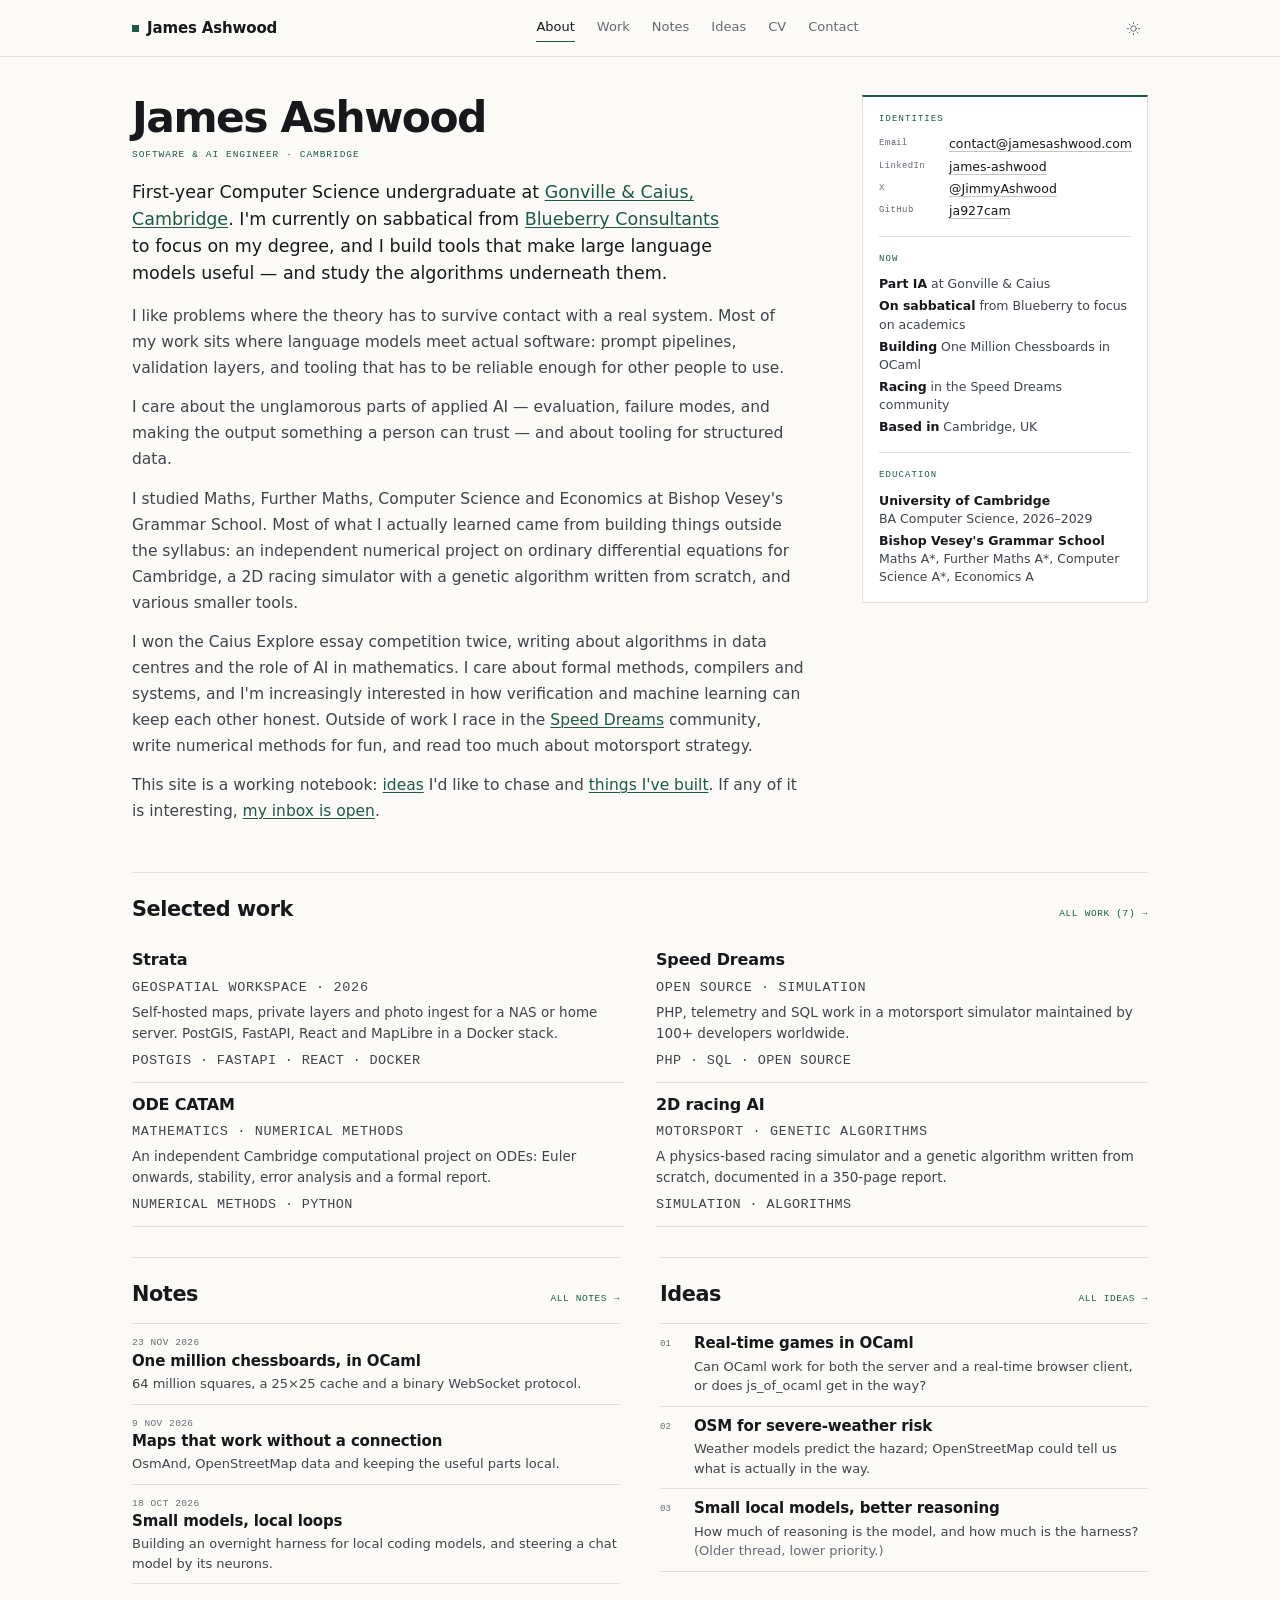
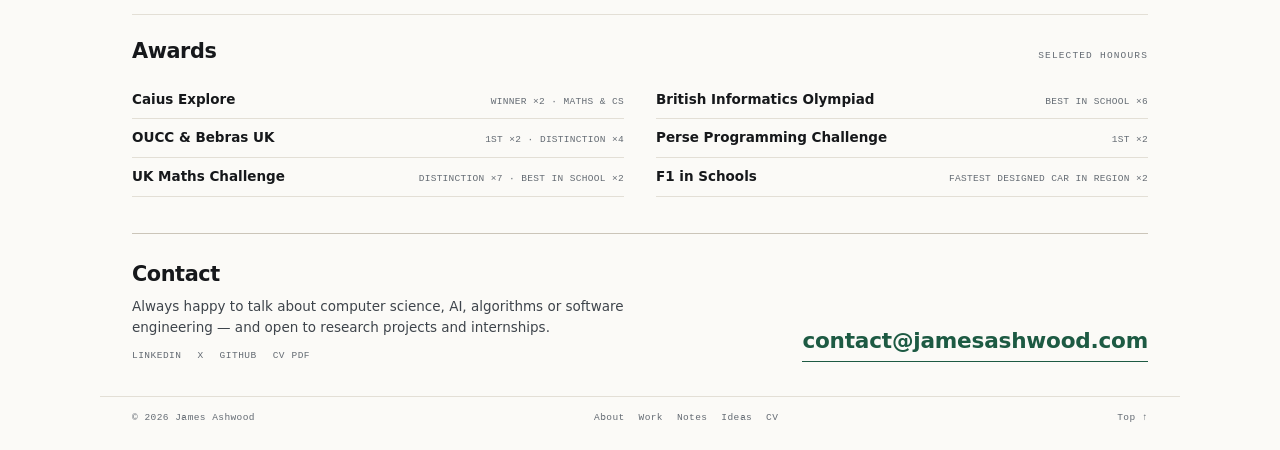
==== commit 844d6210: "Keep Blueberry achievements off the homepage" ====
--- a/index.html
+++ b/index.html
@@ -108,17 +108,16 @@
           layers, and tooling that has to be reliable enough for other people to use.
         </p>
         <p>
-          At Blueberry I cut the cost of LLM-based document analysis by <strong>55%</strong>,
-          built tooling that lets models work with spreadsheets and other structured formats,
-          and added safety checks around generated code. I care about the unglamorous parts —
-          evaluation, failure modes, and making the output something a person can trust.
+          I care about the unglamorous parts of applied AI — evaluation, failure modes, and
+          making the output something a person can trust — and about tooling for structured
+          data.
         </p>
         <p>
           I studied Maths, Further Maths, Computer Science and Economics at Bishop Vesey's
           Grammar School. Most of what I actually learned came from building things outside the
           syllabus: an independent numerical project on ordinary differential equations for
           Cambridge, a 2D racing simulator with a genetic algorithm written from scratch, and
-          <strong>DeskBuddy</strong>, a desk calendar that ended up in more than a thousand homes.
+          various smaller tools.
         </p>
         <p>
           I won the Caius Explore essay competition twice, writing about algorithms in data
@@ -184,20 +183,6 @@
       </article>
 
       <article class="work">
-        <h3><a href="/work/#nhs">NHS throat camera</a></h3>
-        <p class="work-meta">Healthcare · Applied ML</p>
-        <p>A Flutter app for legacy Android hardware with a UVC camera, NHS-standard OTA updates and an on-device model for cancer detection.</p>
-        <p class="work-tags">Flutter · Kotlin · On-device ML</p>
-      </article>
-
-      <article class="work">
-        <h3><a href="/work/#deskbuddy">DeskBuddy</a></h3>
-        <p class="work-meta">Hardware · Product</p>
-        <p>An ESP32-S3 desk calendar with Wi-Fi, ICS parsing and OTA updates. More than 1,000 units sold and supported for three years.</p>
-        <p class="work-tags">C++ · ESP32-S3 · AWS</p>
-      </article>
-
-      <article class="work">
         <h3><a href="/work/#speed-dreams">Speed Dreams</a></h3>
         <p class="work-meta">Open source · Simulation</p>
         <p>PHP, telemetry and SQL work in a motorsport simulator maintained by 100+ developers worldwide.</p>
@@ -216,32 +201,6 @@
         <p class="work-meta">Motorsport · Genetic algorithms</p>
         <p>A physics-based racing simulator and a genetic algorithm written from scratch, documented in a 350-page report.</p>
         <p class="work-tags">Simulation · Algorithms</p>
-      </article>
-    </div>
-  </section>
-
-  <!-- Experience -->
-  <section class="block" id="experience">
-    <div class="block-head">
-      <h2>Experience</h2>
-      <a href="/cv/">Full CV →</a>
-    </div>
-    <div class="exp-list">
-      <article class="exp">
-        <span class="exp-date">2025 — 2026</span>
-        <div>
-          <h3>Software Developer <span class="muted">(on sabbatical)</span></h3>
-          <p class="exp-org">Blueberry Consultants · Remote, part-time</p>
-          <p>On sabbatical to focus on Part IA. Previously built LLM tooling for document analysis, code review and structured data; cut analysis cost by 55%.</p>
-        </div>
-      </article>
-      <article class="exp">
-        <span class="exp-date">2023</span>
-        <div>
-          <h3>Junior Software Engineer</h3>
-          <p class="exp-org">Blueberry Consultants · Work experience</p>
-          <p>Primary developer on the project that became DeskBuddy; took it from prototype to first test release and presented it to the CEO.</p>
-        </div>
       </article>
     </div>
   </section>
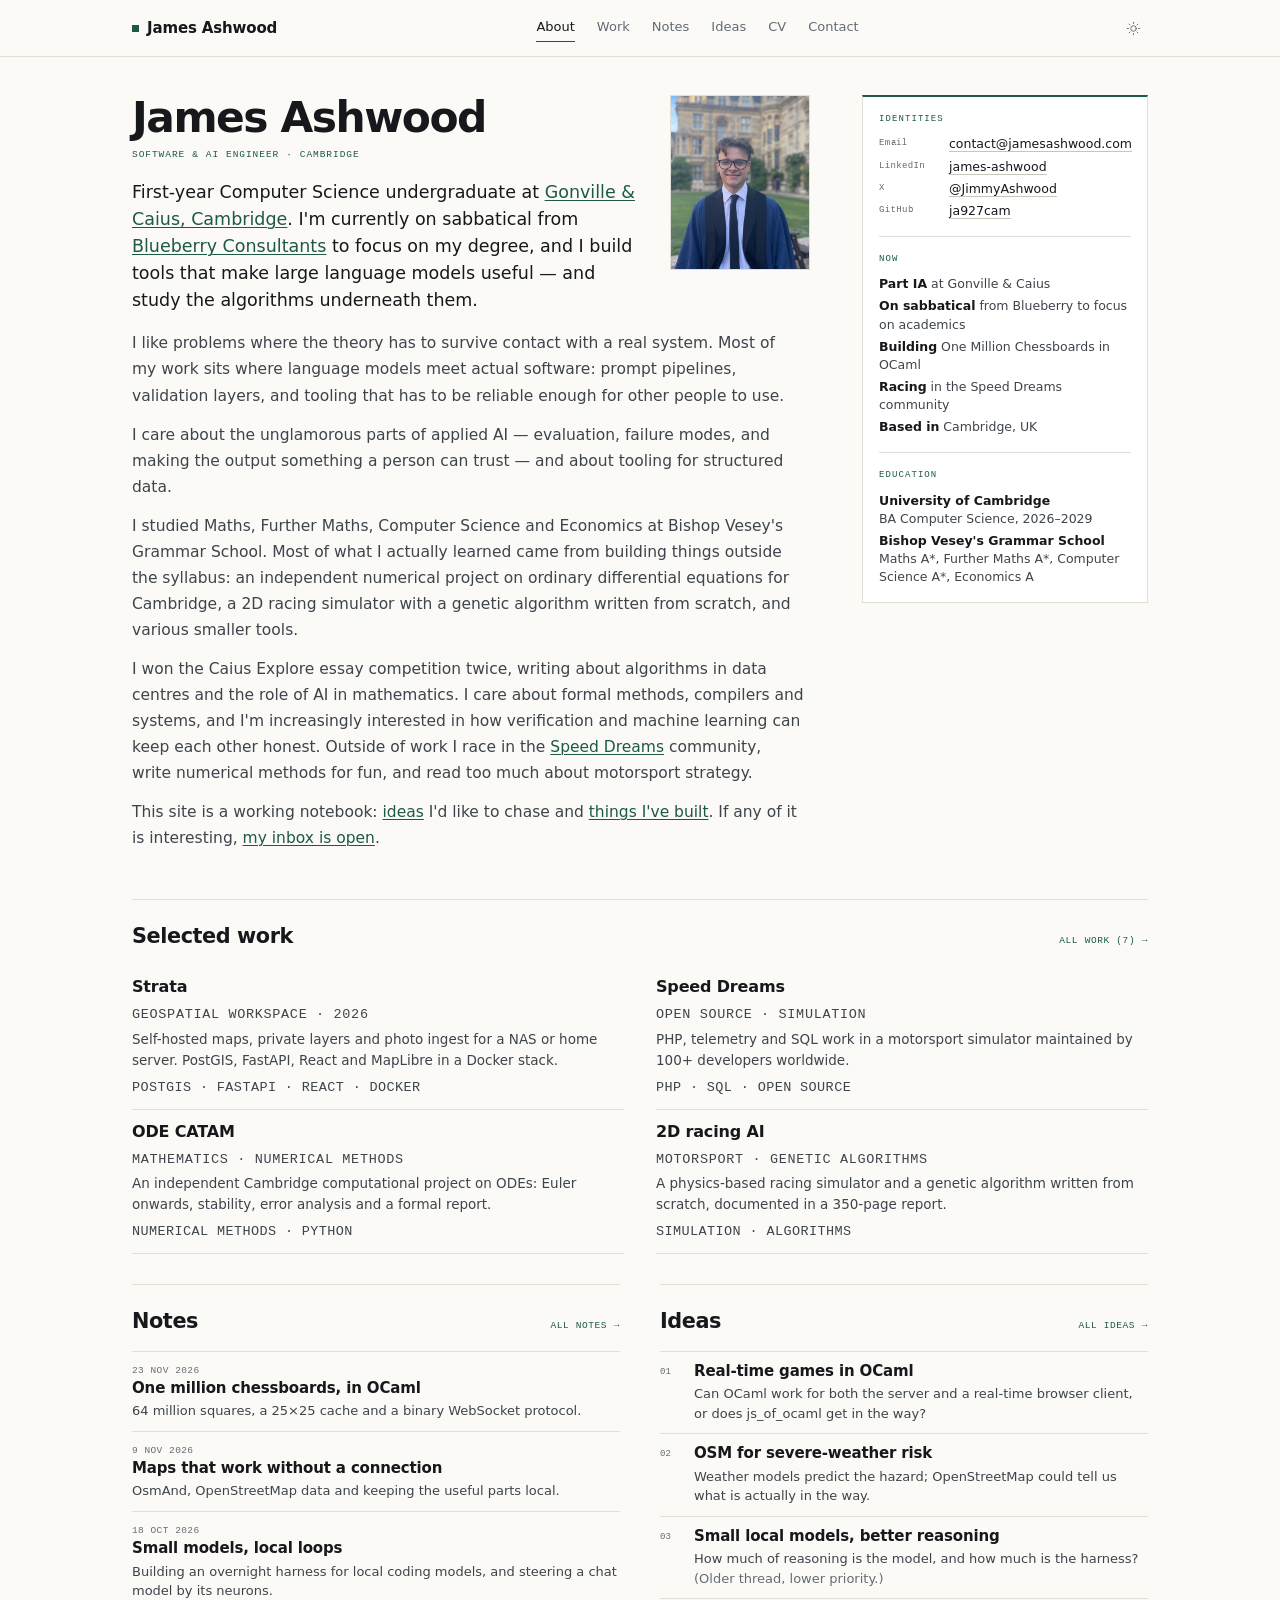
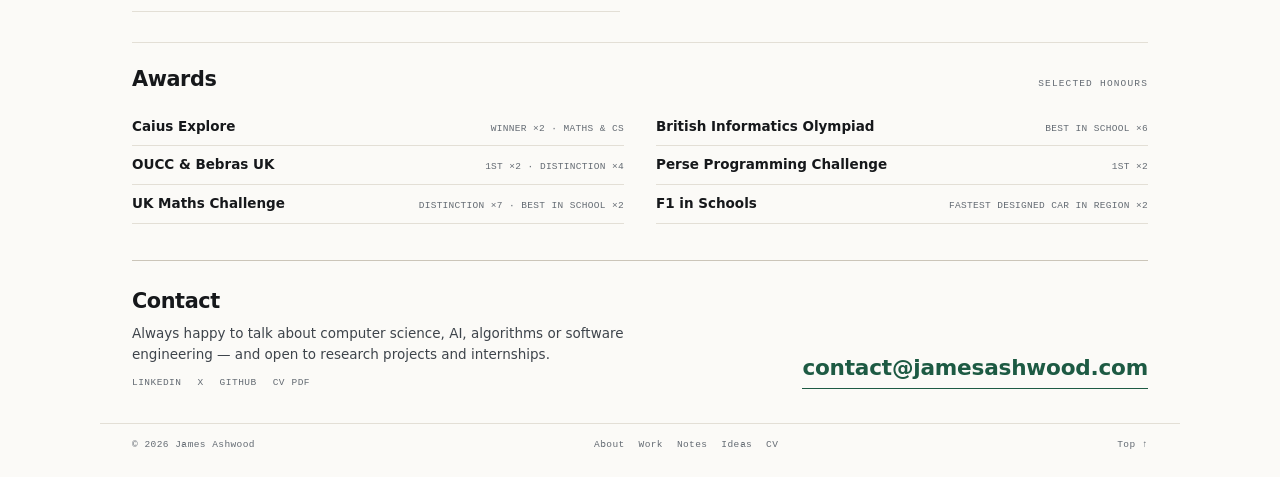
==== commit a9bf2539: "Add portrait to the homepage" ====
--- a/index.html
+++ b/index.html
@@ -23,10 +23,11 @@
 <meta name="twitter:description" content="Software engineer and Computer Science undergraduate at Gonville &amp; Caius, Cambridge.">
 <meta name="twitter:image" content="https://www.jamesashwood.com/assets/og.png">
 
-<link rel="icon" href="/assets/favicon.svg?v=7" type="image/svg+xml">
-<link rel="apple-touch-icon" href="/assets/favicon.svg?v=7">
+<link rel="icon" href="/assets/favicon.svg?v=8" type="image/svg+xml">
+<link rel="apple-touch-icon" href="/assets/favicon.svg?v=8">
 <link rel="preload" href="/assets/fonts/newsreader-latin.woff2" as="font" type="font/woff2" crossorigin>
-<link rel="stylesheet" href="/assets/styles.css?v=7">
+<link rel="preload" href="/assets/portrait.jpg?v=8" as="image" type="image/jpeg">
+<link rel="stylesheet" href="/assets/styles.css?v=8">
 <script>
   (function () {
     try {
@@ -93,13 +94,20 @@
 
   <section class="intro" id="about">
     <div class="intro-main">
-      <h1>James Ashwood</h1>
-      <p class="role">Software &amp; AI engineer · Cambridge</p>
-      <p class="lede">
-        First-year Computer Science undergraduate at <a class="inline" href="https://www.cai.cam.ac.uk" target="_blank" rel="noopener">Gonville &amp; Caius, Cambridge</a>.
-        I'm currently on sabbatical from <a class="inline" href="https://www.blueberryconsultants.co.uk" target="_blank" rel="noopener">Blueberry Consultants</a>
-        to focus on my degree, and I build tools that make large language models useful — and study the algorithms underneath them.
-      </p>
+      <div class="intro-head">
+        <div class="intro-title">
+          <h1>James Ashwood</h1>
+          <p class="role">Software &amp; AI engineer · Cambridge</p>
+          <p class="lede">
+            First-year Computer Science undergraduate at <a class="inline" href="https://www.cai.cam.ac.uk" target="_blank" rel="noopener">Gonville &amp; Caius, Cambridge</a>.
+            I'm currently on sabbatical from <a class="inline" href="https://www.blueberryconsultants.co.uk" target="_blank" rel="noopener">Blueberry Consultants</a>
+            to focus on my degree, and I build tools that make large language models useful — and study the algorithms underneath them.
+          </p>
+        </div>
+        <figure class="portrait">
+          <img src="/assets/portrait.jpg?v=8" alt="James Ashwood in the Gonville &amp; Caius courtyard" width="480" height="600">
+        </figure>
+      </div>
 
       <div class="prose">
         <p>
@@ -312,6 +320,6 @@
   <a href="#top" class="to-top">Top <span aria-hidden="true">↑</span></a>
 </footer>
 
-<script src="/assets/main.js?v=7" defer></script>
+<script src="/assets/main.js?v=8" defer></script>
 </body>
 </html>
--- a/assets/styles.css
+++ b/assets/styles.css
@@ -1302,3 +1302,37 @@
   line-height: 1.6;
   color: var(--muted);
 }
+
+/* Portrait -------------------------------------------------------------- */
+
+.intro-head {
+  display: flex;
+  align-items: flex-start;
+  justify-content: space-between;
+  gap: 24px;
+}
+
+.intro-title { min-width: 0; }
+
+.portrait {
+  flex: none;
+  width: 140px;
+  margin: 0;
+}
+
+.portrait img {
+  display: block;
+  width: 100%;
+  height: auto;
+  border: 1px solid var(--rule);
+  background: var(--surface-2);
+}
+
+@media (max-width: 600px) {
+  .intro-head {
+    flex-direction: column-reverse;
+    align-items: flex-start;
+    gap: 14px;
+  }
+  .portrait { width: 96px; }
+}
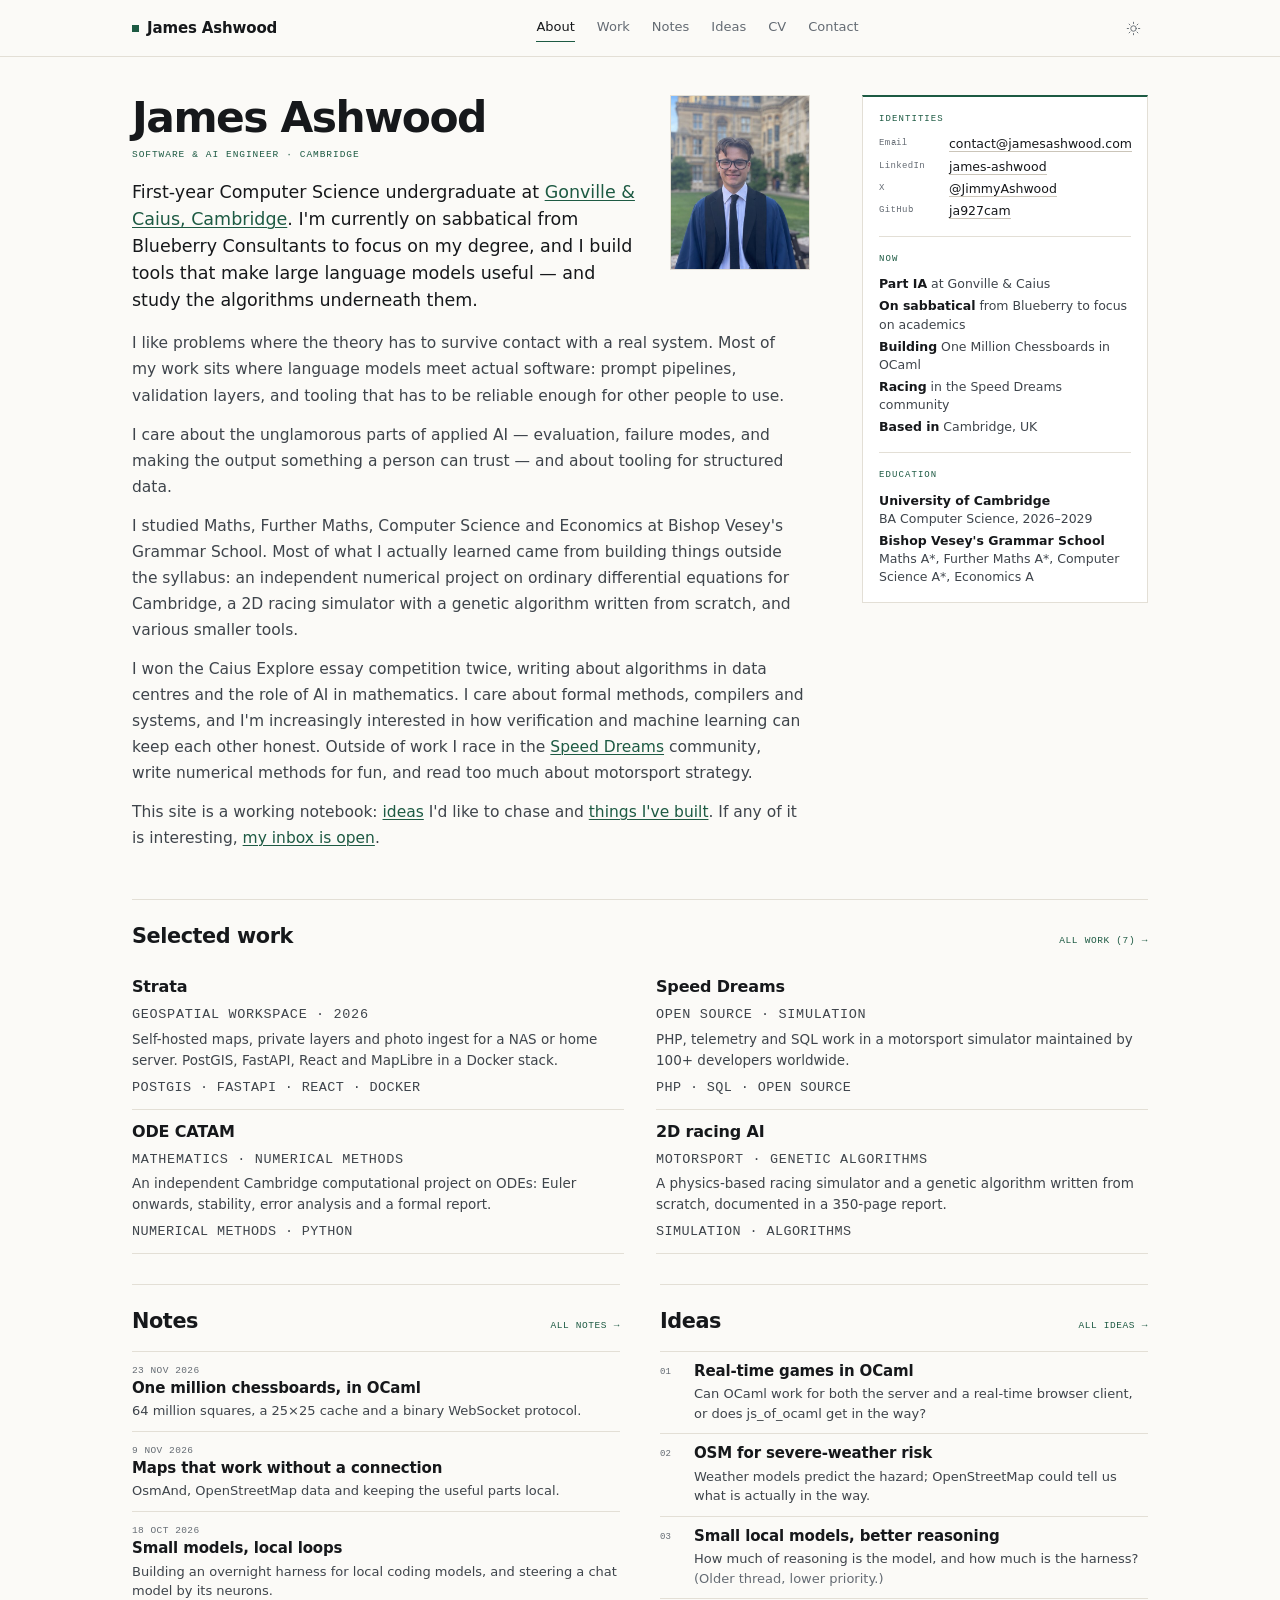
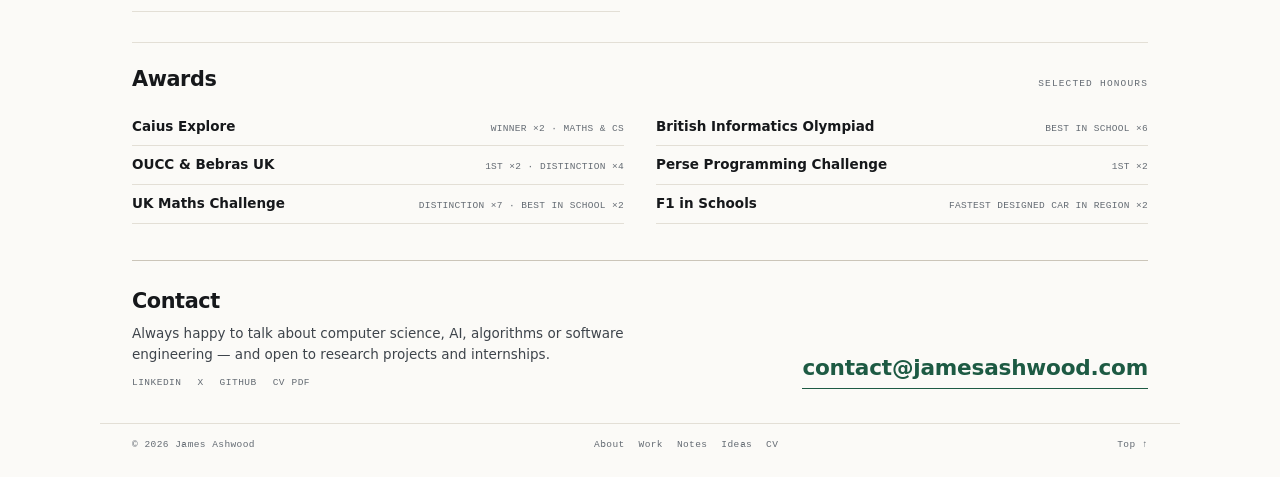
==== commit 2a3eb0f5: "Remove Blueberry Consultants link" ====
--- a/index.html
+++ b/index.html
@@ -100,7 +100,7 @@
           <p class="role">Software &amp; AI engineer · Cambridge</p>
           <p class="lede">
             First-year Computer Science undergraduate at <a class="inline" href="https://www.cai.cam.ac.uk" target="_blank" rel="noopener">Gonville &amp; Caius, Cambridge</a>.
-            I'm currently on sabbatical from <a class="inline" href="https://www.blueberryconsultants.co.uk" target="_blank" rel="noopener">Blueberry Consultants</a>
+            I'm currently on sabbatical from Blueberry Consultants
             to focus on my degree, and I build tools that make large language models useful — and study the algorithms underneath them.
           </p>
         </div>
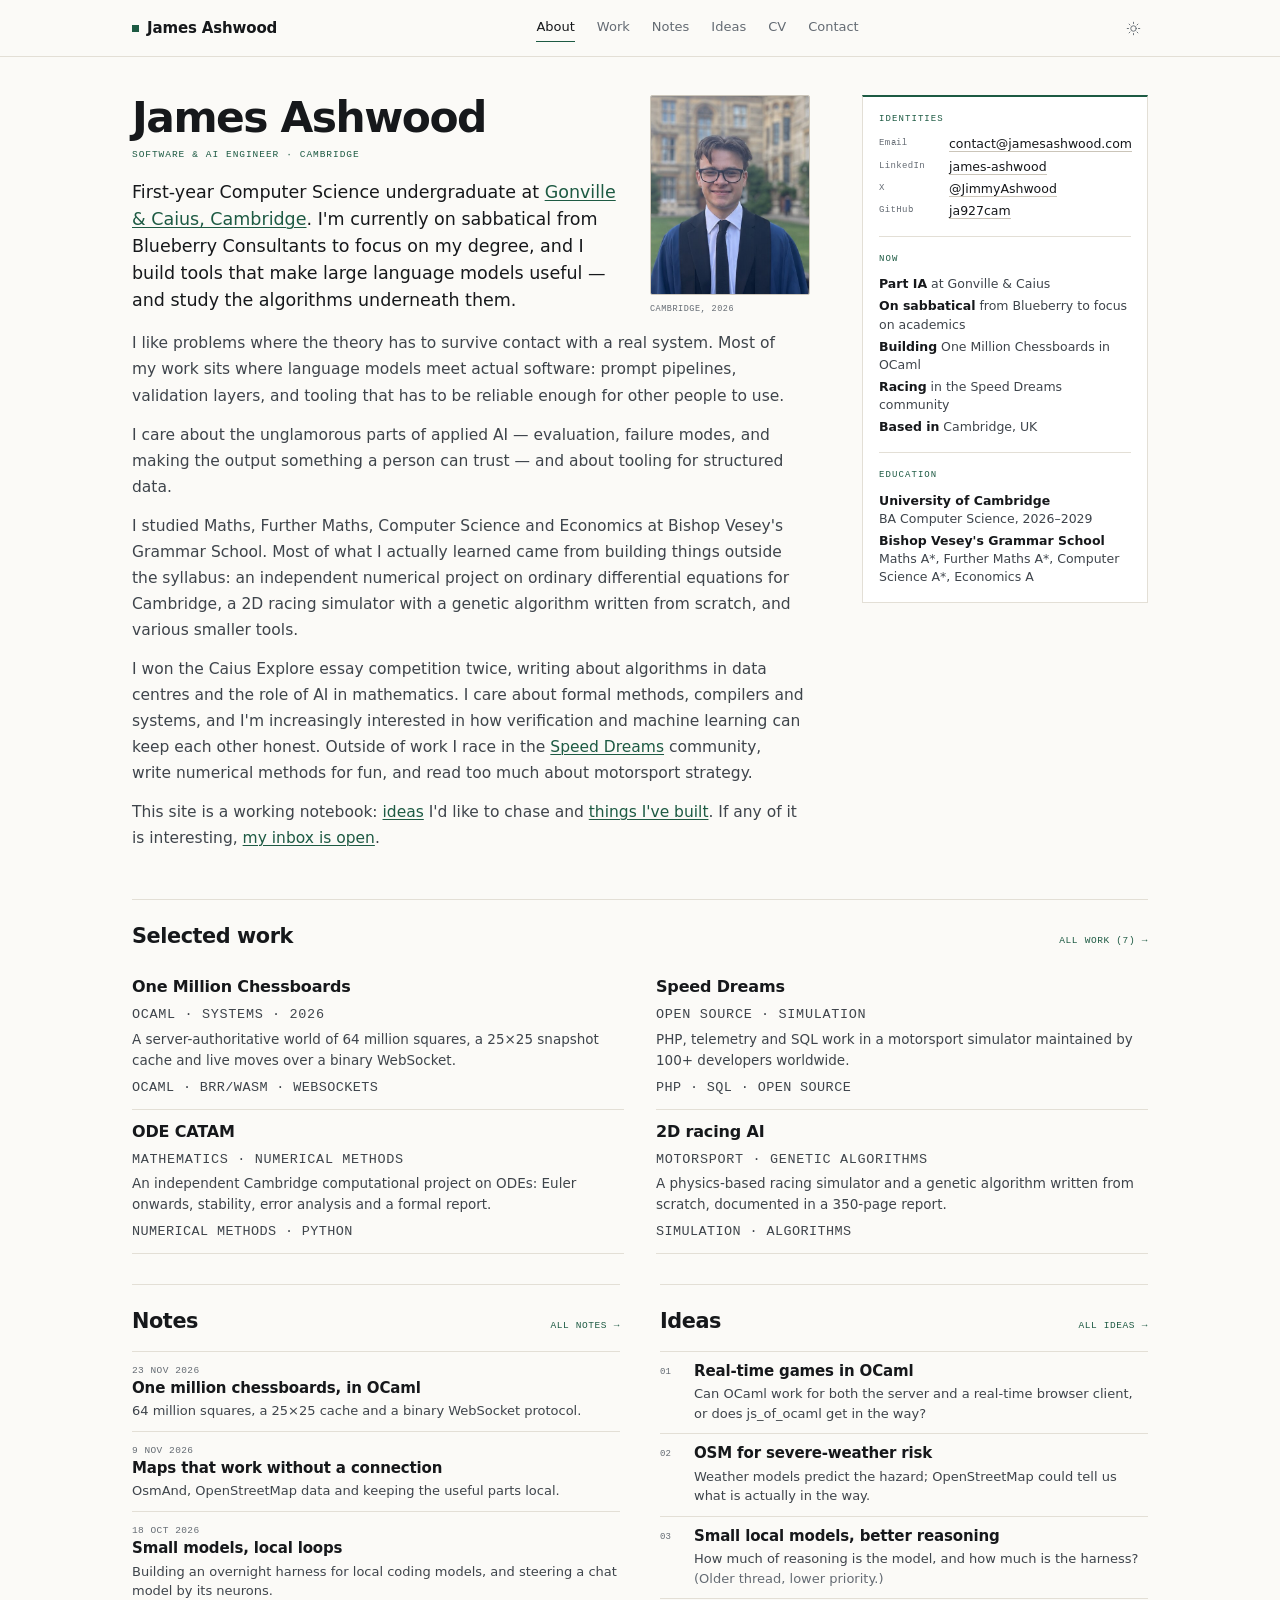
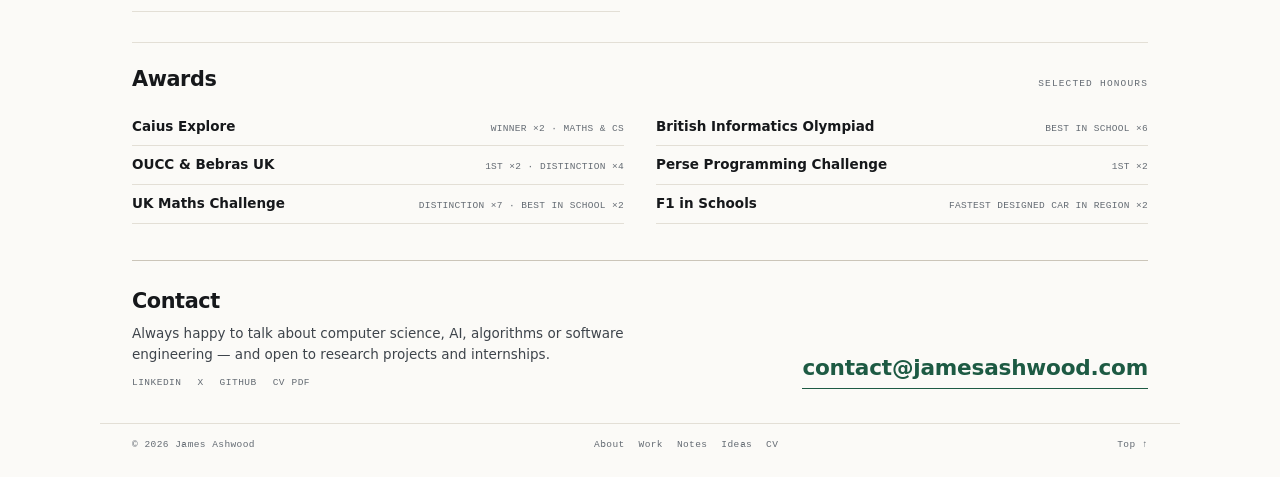
==== commit f0d12e97: "Refine portrait and replace Strata with One Million Chessboards" ====
--- a/index.html
+++ b/index.html
@@ -4,7 +4,7 @@
 <meta charset="utf-8">
 <meta name="viewport" content="width=device-width, initial-scale=1">
 <title>James Ashwood — Software &amp; AI Engineer</title>
-<meta name="description" content="James Ashwood is a software engineer and Computer Science undergraduate at Gonville &amp; Caius, Cambridge, building LLM-powered systems at Blueberry Consultants. Projects, ideas and a full CV.">
+<meta name="description" content="James Ashwood is a software engineer and Computer Science undergraduate at Gonville &amp; Caius, Cambridge. Projects, notes, ideas and a full CV.">
 <link rel="canonical" href="https://www.jamesashwood.com/">
 <meta name="author" content="James Ashwood">
 <meta name="theme-color" content="#fbfaf7" media="(prefers-color-scheme: light)">
@@ -23,11 +23,11 @@
 <meta name="twitter:description" content="Software engineer and Computer Science undergraduate at Gonville &amp; Caius, Cambridge.">
 <meta name="twitter:image" content="https://www.jamesashwood.com/assets/og.png">
 
-<link rel="icon" href="/assets/favicon.svg?v=8" type="image/svg+xml">
-<link rel="apple-touch-icon" href="/assets/favicon.svg?v=8">
+<link rel="icon" href="/assets/favicon.svg?v=9" type="image/svg+xml">
+<link rel="apple-touch-icon" href="/assets/favicon.svg?v=9">
 <link rel="preload" href="/assets/fonts/newsreader-latin.woff2" as="font" type="font/woff2" crossorigin>
-<link rel="preload" href="/assets/portrait.jpg?v=8" as="image" type="image/jpeg">
-<link rel="stylesheet" href="/assets/styles.css?v=8">
+<link rel="preload" href="/assets/portrait.jpg?v=9" as="image" type="image/jpeg">
+<link rel="stylesheet" href="/assets/styles.css?v=9">
 <script>
   (function () {
     try {
@@ -105,7 +105,8 @@
           </p>
         </div>
         <figure class="portrait">
-          <img src="/assets/portrait.jpg?v=8" alt="James Ashwood in the Gonville &amp; Caius courtyard" width="480" height="600">
+          <img src="/assets/portrait.jpg?v=9" alt="James Ashwood in the Gonville &amp; Caius courtyard" width="480" height="600">
+          <figcaption>Cambridge, 2026</figcaption>
         </figure>
       </div>
 
@@ -184,10 +185,10 @@
     </div>
     <div class="work-grid">
       <article class="work">
-        <h3><a href="/work/#strata">Strata</a></h3>
-        <p class="work-meta">Geospatial workspace · 2026</p>
-        <p>Self-hosted maps, private layers and photo ingest for a NAS or home server. PostGIS, FastAPI, React and MapLibre in a Docker stack.</p>
-        <p class="work-tags">PostGIS · FastAPI · React · Docker</p>
+        <h3><a href="/work/#one-million-chessboards">One Million Chessboards</a></h3>
+        <p class="work-meta">OCaml · Systems · 2026</p>
+        <p>A server-authoritative world of 64 million squares, a 25×25 snapshot cache and live moves over a binary WebSocket.</p>
+        <p class="work-tags">OCaml · Brr/WASM · WebSockets</p>
       </article>
 
       <article class="work">
@@ -320,6 +321,6 @@
   <a href="#top" class="to-top">Top <span aria-hidden="true">↑</span></a>
 </footer>
 
-<script src="/assets/main.js?v=8" defer></script>
+<script src="/assets/main.js?v=9" defer></script>
 </body>
 </html>
--- a/assets/styles.css
+++ b/assets/styles.css
@@ -1316,7 +1316,7 @@
 
 .portrait {
   flex: none;
-  width: 140px;
+  width: 160px;
   margin: 0;
 }
 
@@ -1324,8 +1324,19 @@
   display: block;
   width: 100%;
   height: auto;
-  border: 1px solid var(--rule);
+  border: 1px solid var(--rule-strong);
+  border-radius: 2px;
   background: var(--surface-2);
+  filter: saturate(0.92) contrast(1.02);
+}
+
+.portrait figcaption {
+  margin-top: 6px;
+  font-family: var(--mono);
+  font-size: 8.5px;
+  letter-spacing: 0.06em;
+  text-transform: uppercase;
+  color: var(--muted);
 }
 
 @media (max-width: 600px) {
@@ -1334,5 +1345,5 @@
     align-items: flex-start;
     gap: 14px;
   }
-  .portrait { width: 96px; }
-}
+  .portrait { width: 112px; }
+}
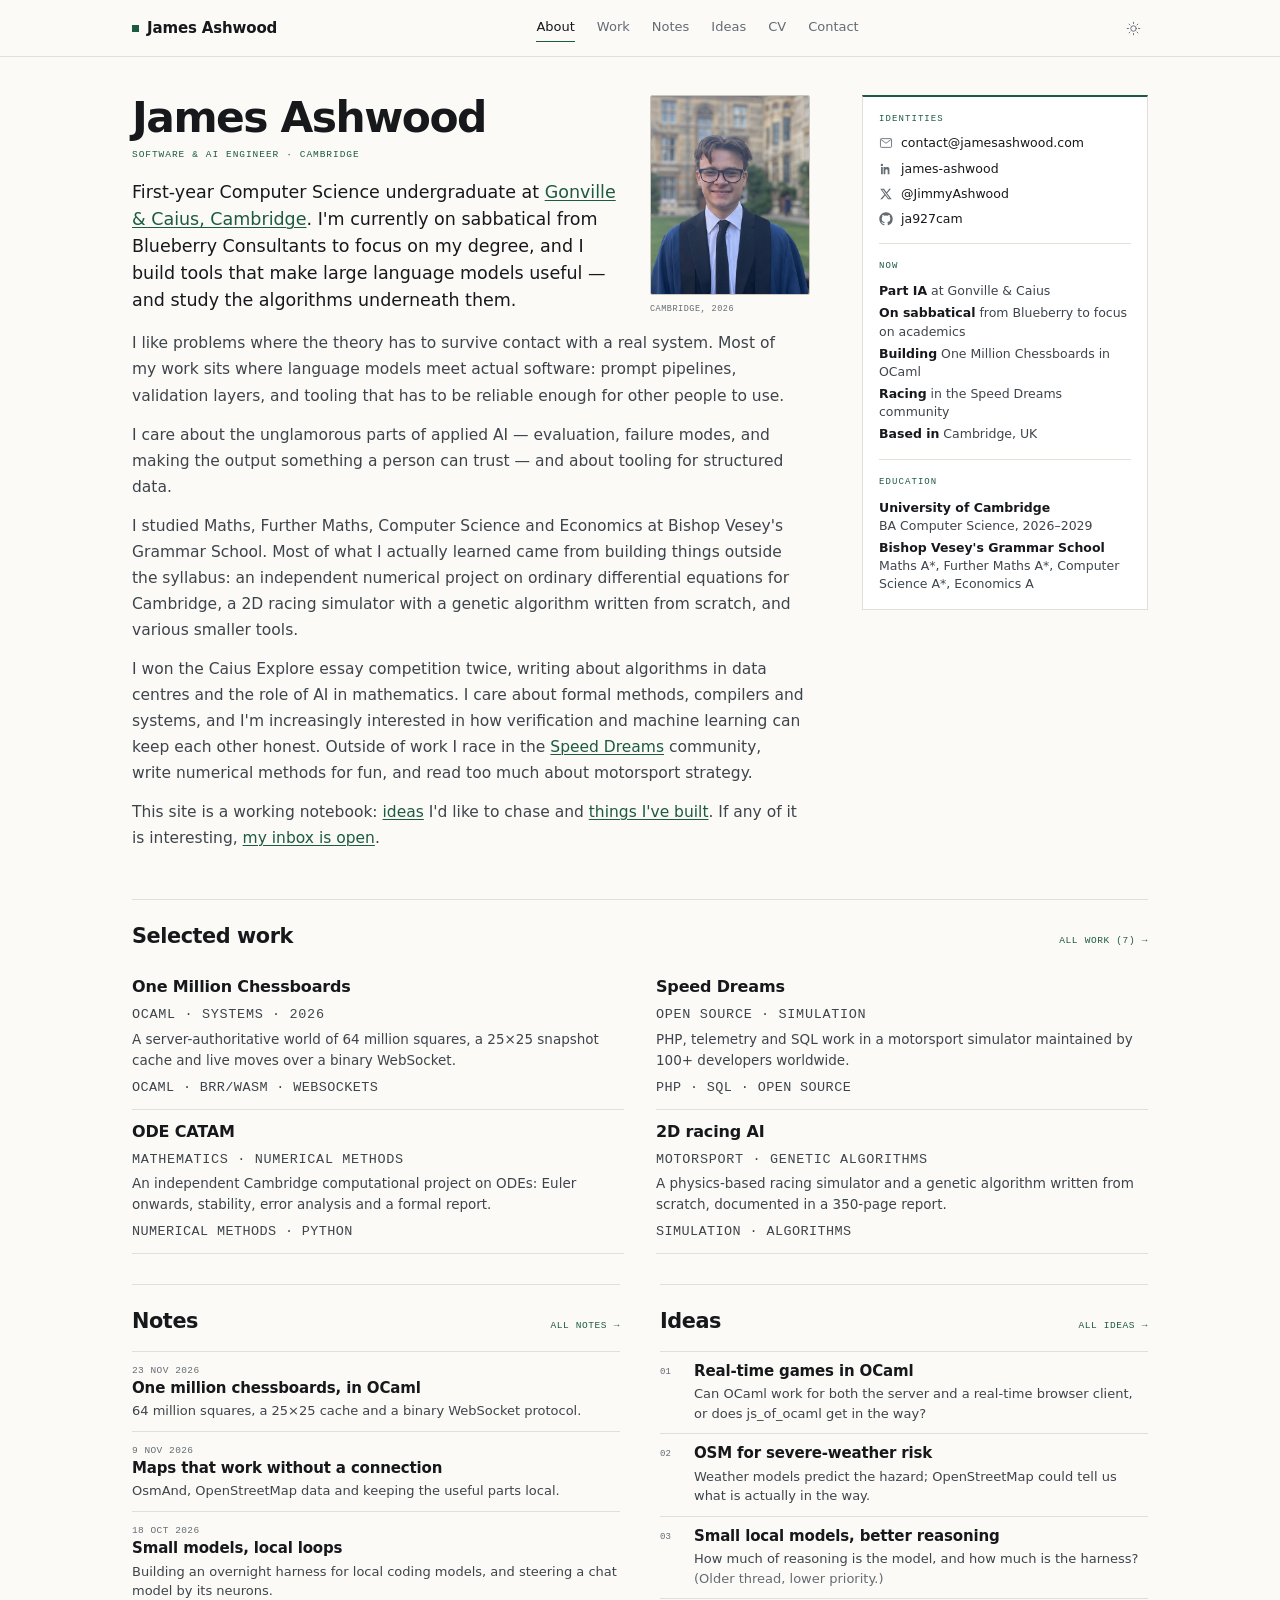
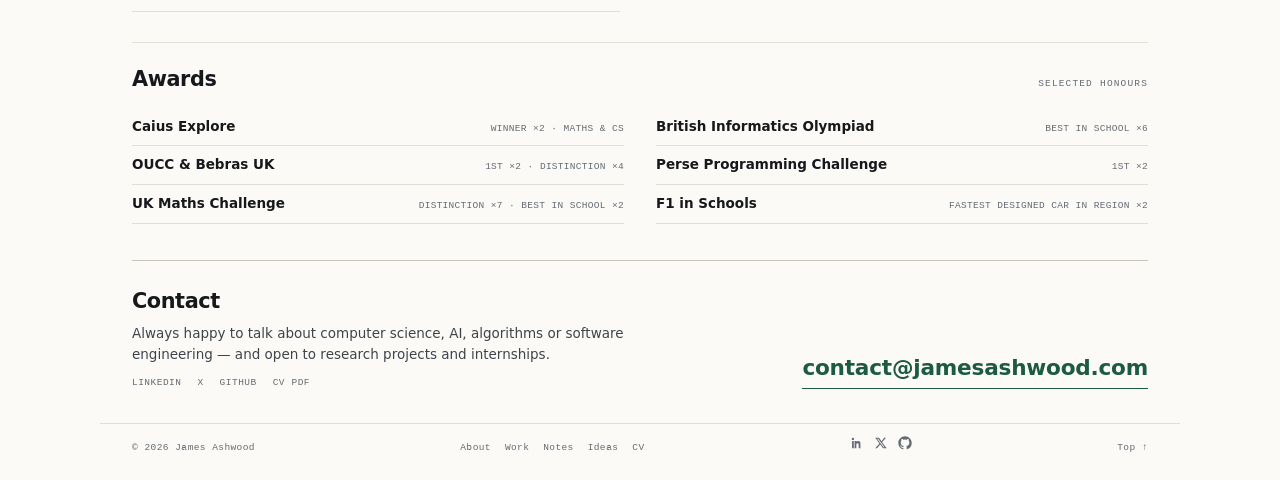
==== commit ae6158e1: "Add Anil-style social icon links" ====
--- a/index.html
+++ b/index.html
@@ -23,11 +23,11 @@
 <meta name="twitter:description" content="Software engineer and Computer Science undergraduate at Gonville &amp; Caius, Cambridge.">
 <meta name="twitter:image" content="https://www.jamesashwood.com/assets/og.png">
 
-<link rel="icon" href="/assets/favicon.svg?v=9" type="image/svg+xml">
-<link rel="apple-touch-icon" href="/assets/favicon.svg?v=9">
+<link rel="icon" href="/assets/favicon.svg?v=11" type="image/svg+xml">
+<link rel="apple-touch-icon" href="/assets/favicon.svg?v=11">
 <link rel="preload" href="/assets/fonts/newsreader-latin.woff2" as="font" type="font/woff2" crossorigin>
-<link rel="preload" href="/assets/portrait.jpg?v=9" as="image" type="image/jpeg">
-<link rel="stylesheet" href="/assets/styles.css?v=9">
+<link rel="preload" href="/assets/portrait.jpg?v=11" as="image" type="image/jpeg">
+<link rel="stylesheet" href="/assets/styles.css?v=11">
 <script>
   (function () {
     try {
@@ -105,7 +105,7 @@
           </p>
         </div>
         <figure class="portrait">
-          <img src="/assets/portrait.jpg?v=9" alt="James Ashwood in the Gonville &amp; Caius courtyard" width="480" height="600">
+          <img src="/assets/portrait.jpg?v=11" alt="James Ashwood in the Gonville &amp; Caius courtyard" width="480" height="600">
           <figcaption>Cambridge, 2026</figcaption>
         </figure>
       </div>
@@ -147,12 +147,12 @@
     <aside class="sidebar" aria-label="At a glance">
       <div class="side-block">
         <h2 class="side-head">Identities</h2>
-        <dl class="side-list">
-          <div><dt>Email</dt><dd><a href="mailto:contact@jamesashwood.com">contact@jamesashwood.com</a></dd></div>
-          <div><dt>LinkedIn</dt><dd><a href="https://www.linkedin.com/in/james-ashwood-80a840262/" target="_blank" rel="noopener">james-ashwood</a></dd></div>
-          <div><dt>X</dt><dd><a href="https://x.com/JimmyAshwood" target="_blank" rel="noopener">@JimmyAshwood</a></dd></div>
-          <div><dt>GitHub</dt><dd><a href="https://github.com/ja927cam" target="_blank" rel="noopener">ja927cam</a></dd></div>
-        </dl>
+        <ul class="social-list">
+          <li><a href="mailto:contact@jamesashwood.com" aria-label="Email James Ashwood" title="Email"><svg viewBox="0 0 24 24" aria-hidden="true"><rect x="2.5" y="4.5" width="19" height="15" rx="1.5" fill="none" stroke="currentColor" stroke-width="1.5"/><path d="m3.5 6 8.5 6.5L20.5 6" fill="none" stroke="currentColor" stroke-width="1.5"/></svg><span>contact@jamesashwood.com</span></a></li>
+          <li><a href="https://www.linkedin.com/in/james-ashwood-80a840262/" target="_blank" rel="noopener" aria-label="LinkedIn" title="LinkedIn"><svg viewBox="0 0 24 24" aria-hidden="true"><path fill="currentColor" d="M6.94 5a2 2 0 1 1-4 0 2 2 0 0 1 4 0ZM3.5 8.5h3V21h-3V8.5Zm5 0h2.88v1.7h.04c.4-.75 1.38-1.54 2.84-1.54 3.04 0 3.6 2 3.6 4.6V21h-3v-5.6c0-1.33-.02-3.04-1.85-3.04-1.85 0-2.13 1.45-2.13 2.94V21h-3V8.5Z"/></svg><span>james-ashwood</span></a></li>
+          <li><a href="https://x.com/JimmyAshwood" target="_blank" rel="noopener" aria-label="X" title="X"><svg viewBox="0 0 24 24" aria-hidden="true"><path fill="currentColor" d="M17.5 3h3.1l-6.77 7.74L21.8 21h-6.23l-4.88-6.38L5.2 21H2.1l7.24-8.28L2.2 3h6.39l4.41 5.83L17.5 3Zm-1.1 16.2h1.72L7.1 4.7H5.26L16.4 19.2Z"/></svg><span>@JimmyAshwood</span></a></li>
+          <li><a href="https://github.com/ja927cam" target="_blank" rel="noopener" aria-label="GitHub" title="GitHub"><svg viewBox="0 0 24 24" aria-hidden="true"><path fill="currentColor" d="M12 .5C5.65.5.5 5.65.5 12c0 5.08 3.29 9.39 7.86 10.91.58.11.79-.25.79-.55v-2.1c-3.2.7-3.88-1.36-3.88-1.36-.53-1.34-1.28-1.7-1.28-1.7-1.05-.72.08-.7.08-.7 1.16.08 1.77 1.19 1.77 1.19 1.03 1.77 2.7 1.26 3.36.96.1-.75.4-1.26.73-1.55-2.55-.29-5.23-1.28-5.23-5.7 0-1.26.45-2.29 1.19-3.1-.12-.29-.52-1.46.11-3.05 0 0 .97-.31 3.18 1.18a11 11 0 0 1 5.8 0c2.2-1.49 3.17-1.18 3.17-1.18.63 1.59.23 2.76.11 3.05.74.81 1.19 1.84 1.19 3.1 0 4.43-2.69 5.4-5.25 5.69.41.35.78 1.05.78 2.12v3.14c0 .3.21.66.8.55A11.5 11.5 0 0 0 23.5 12C23.5 5.65 18.35.5 12 .5Z"/></svg><span>ja927cam</span></a></li>
+        </ul>
       </div>
 
       <div class="side-block">
@@ -318,9 +318,14 @@
     <a href="/ideas/">Ideas</a>
     <a href="/cv/">CV</a>
   </nav>
+  <div class="footer-social" aria-label="Elsewhere">
+    <a href="https://www.linkedin.com/in/james-ashwood-80a840262/" target="_blank" rel="noopener" aria-label="LinkedIn" title="LinkedIn"><svg viewBox="0 0 24 24" aria-hidden="true"><path fill="currentColor" d="M6.94 5a2 2 0 1 1-4 0 2 2 0 0 1 4 0ZM3.5 8.5h3V21h-3V8.5Zm5 0h2.88v1.7h.04c.4-.75 1.38-1.54 2.84-1.54 3.04 0 3.6 2 3.6 4.6V21h-3v-5.6c0-1.33-.02-3.04-1.85-3.04-1.85 0-2.13 1.45-2.13 2.94V21h-3V8.5Z"/></svg></a>
+    <a href="https://x.com/JimmyAshwood" target="_blank" rel="noopener" aria-label="X" title="X"><svg viewBox="0 0 24 24" aria-hidden="true"><path fill="currentColor" d="M17.5 3h3.1l-6.77 7.74L21.8 21h-6.23l-4.88-6.38L5.2 21H2.1l7.24-8.28L2.2 3h6.39l4.41 5.83L17.5 3Zm-1.1 16.2h1.72L7.1 4.7H5.26L16.4 19.2Z"/></svg></a>
+    <a href="https://github.com/ja927cam" target="_blank" rel="noopener" aria-label="GitHub" title="GitHub"><svg viewBox="0 0 24 24" aria-hidden="true"><path fill="currentColor" d="M12 .5C5.65.5.5 5.65.5 12c0 5.08 3.29 9.39 7.86 10.91.58.11.79-.25.79-.55v-2.1c-3.2.7-3.88-1.36-3.88-1.36-.53-1.34-1.28-1.7-1.28-1.7-1.05-.72.08-.7.08-.7 1.16.08 1.77 1.19 1.77 1.19 1.03 1.77 2.7 1.26 3.36.96.1-.75.4-1.26.73-1.55-2.55-.29-5.23-1.28-5.23-5.7 0-1.26.45-2.29 1.19-3.1-.12-.29-.52-1.46.11-3.05 0 0 .97-.31 3.18 1.18a11 11 0 0 1 5.8 0c2.2-1.49 3.17-1.18 3.17-1.18.63 1.59.23 2.76.11 3.05.74.81 1.19 1.84 1.19 3.1 0 4.43-2.69 5.4-5.25 5.69.41.35.78 1.05.78 2.12v3.14c0 .3.21.66.8.55A11.5 11.5 0 0 0 23.5 12C23.5 5.65 18.35.5 12 .5Z"/></svg></a>
+  </div>
   <a href="#top" class="to-top">Top <span aria-hidden="true">↑</span></a>
 </footer>
 
-<script src="/assets/main.js?v=9" defer></script>
+<script src="/assets/main.js?v=11" defer></script>
 </body>
 </html>
--- a/assets/styles.css
+++ b/assets/styles.css
@@ -1347,3 +1347,47 @@
   }
   .portrait { width: 112px; }
 }
+
+/* Social icon lists */
+.social-list {
+  display: grid;
+  gap: 5px;
+}
+.social-list a {
+  display: flex;
+  align-items: center;
+  gap: 8px;
+  min-width: 0;
+  padding: 1px 0;
+  font-size: 12.5px;
+  line-height: 1.45;
+  color: var(--ink);
+  text-decoration: none;
+  transition: color 0.15s ease;
+}
+.social-list svg {
+  width: 14px;
+  height: 14px;
+  flex: none;
+  color: var(--muted);
+  transition: color 0.15s ease;
+}
+.social-list a:hover,
+.social-list a:hover svg { color: var(--accent); }
+.social-list span { overflow-wrap: anywhere; }
+
+.footer-social {
+  display: flex;
+  align-items: center;
+  gap: 10px;
+}
+.footer-social a {
+  display: grid;
+  place-items: center;
+  padding: 4px;
+  margin: -4px;
+  color: var(--muted);
+  transition: color 0.15s ease;
+}
+.footer-social a:hover { color: var(--accent); }
+.footer-social svg { width: 14px; height: 14px; }
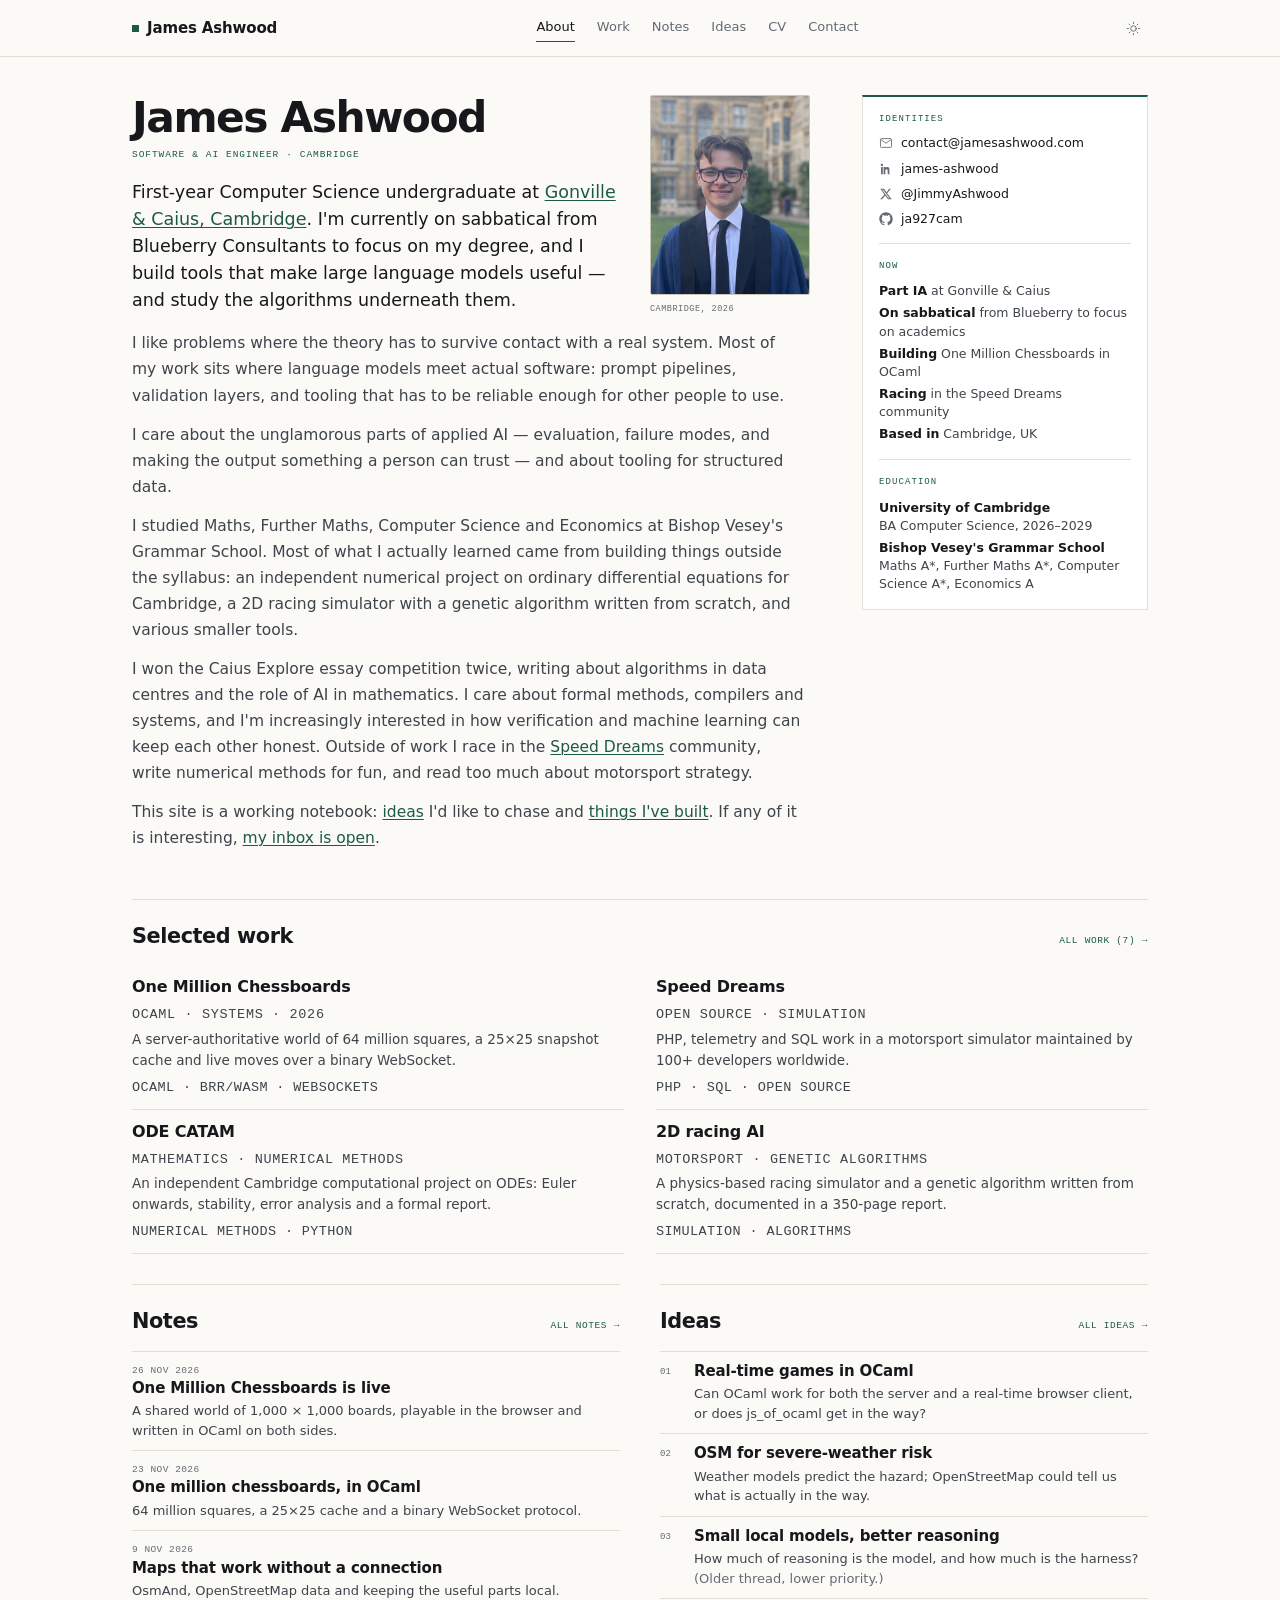
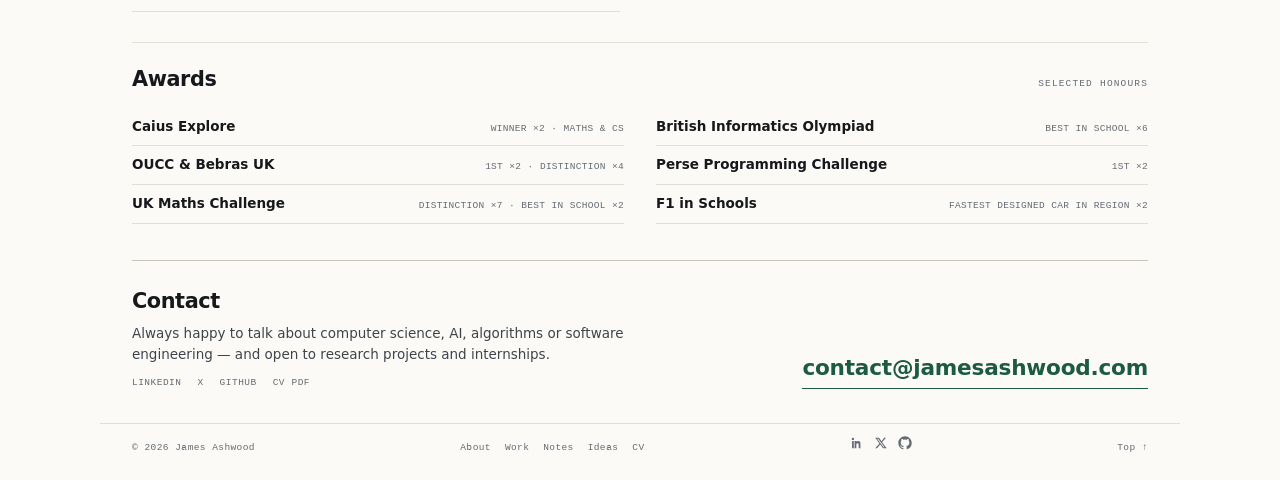
==== commit 666388c0: "Add note for live chess site" ====
--- a/index.html
+++ b/index.html
@@ -222,6 +222,11 @@
         <a href="/notes/">All notes →</a>
       </div>
       <div class="note-list">
+        <a class="note-item" href="/notes/chess.html">
+          <time datetime="2026-11-26">26 Nov 2026</time>
+          <h3>One Million Chessboards is live</h3>
+          <p>A shared world of 1,000 × 1,000 boards, playable in the browser and written in OCaml on both sides.</p>
+        </a>
         <a class="note-item" href="/notes/one-million-chessboards.html">
           <time datetime="2026-11-23">23 Nov 2026</time>
           <h3>One million chessboards, in OCaml</h3>
@@ -231,11 +236,6 @@
           <time datetime="2026-11-09">9 Nov 2026</time>
           <h3>Maps that work without a connection</h3>
           <p>OsmAnd, OpenStreetMap data and keeping the useful parts local.</p>
-        </a>
-        <a class="note-item" href="/notes/small-models.html">
-          <time datetime="2026-10-18">18 Oct 2026</time>
-          <h3>Small models, local loops</h3>
-          <p>Building an overnight harness for local coding models, and steering a chat model by its neurons.</p>
         </a>
       </div>
     </section>
